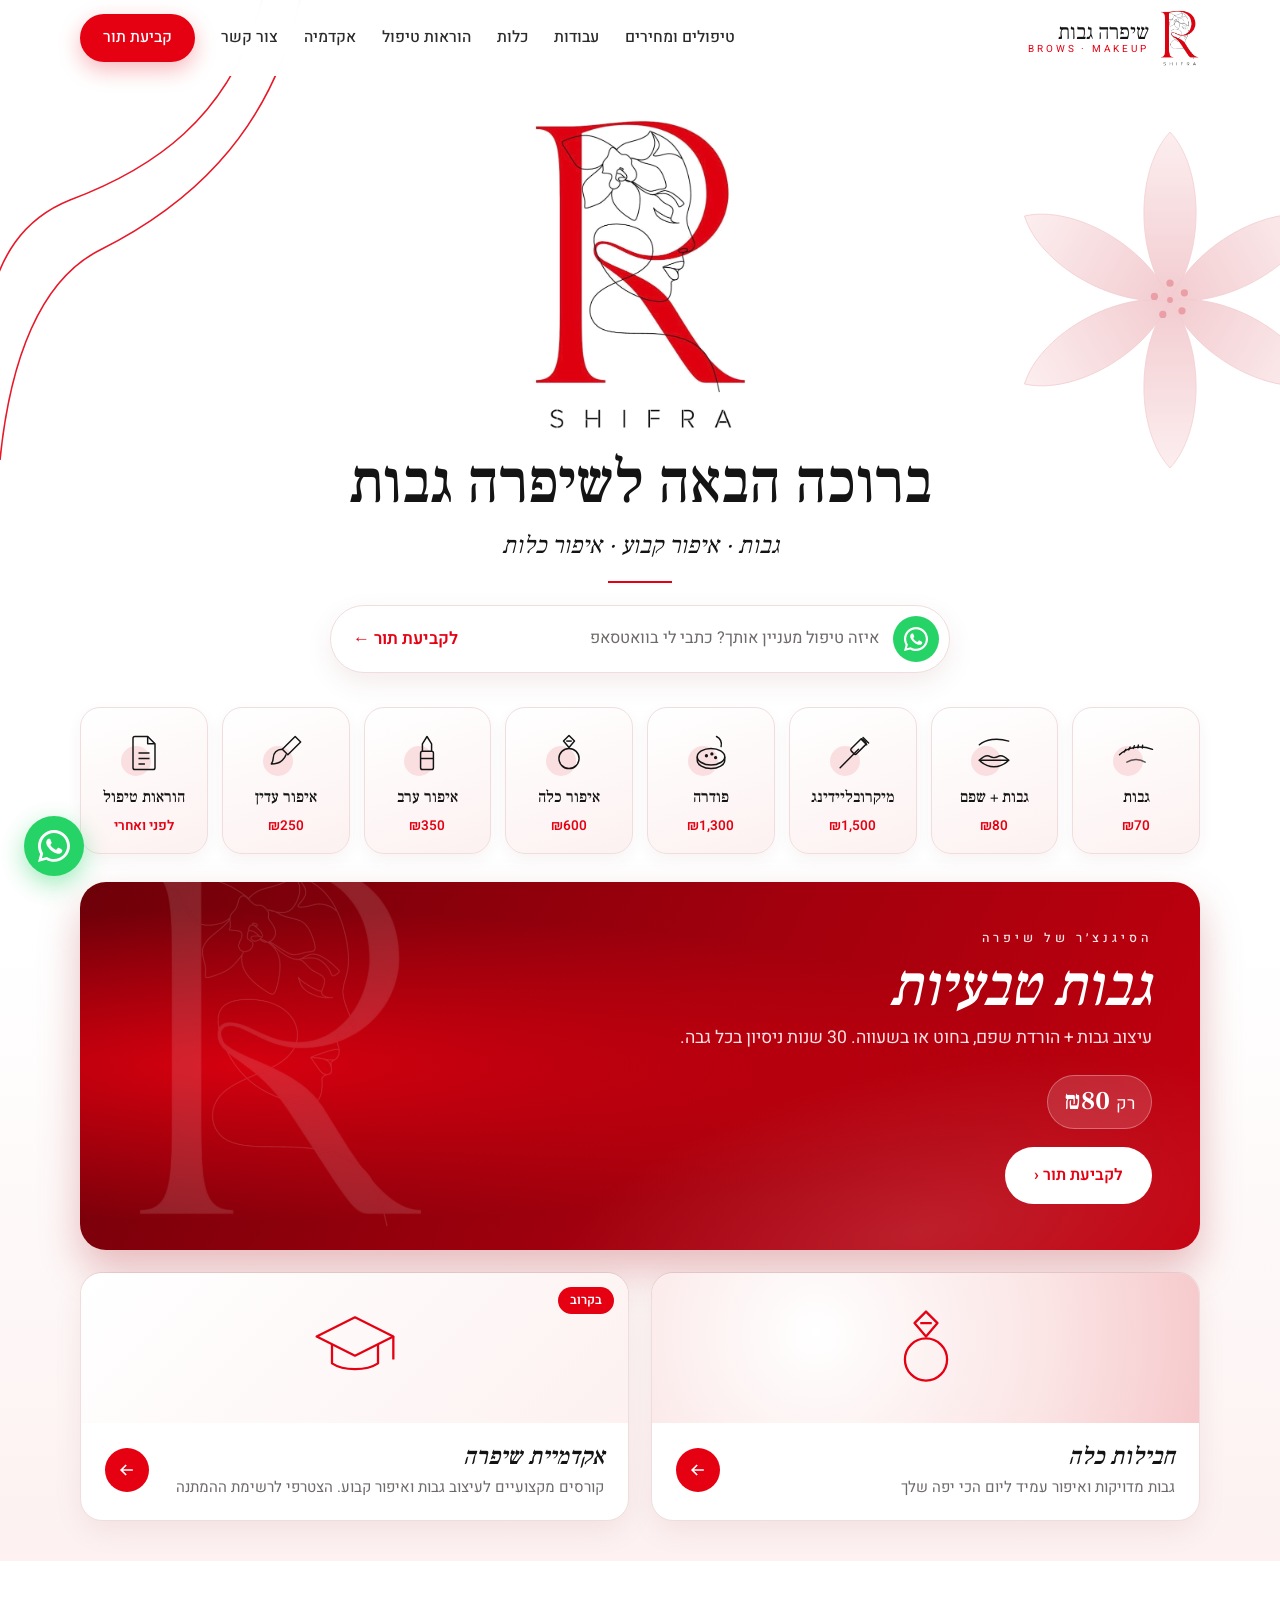
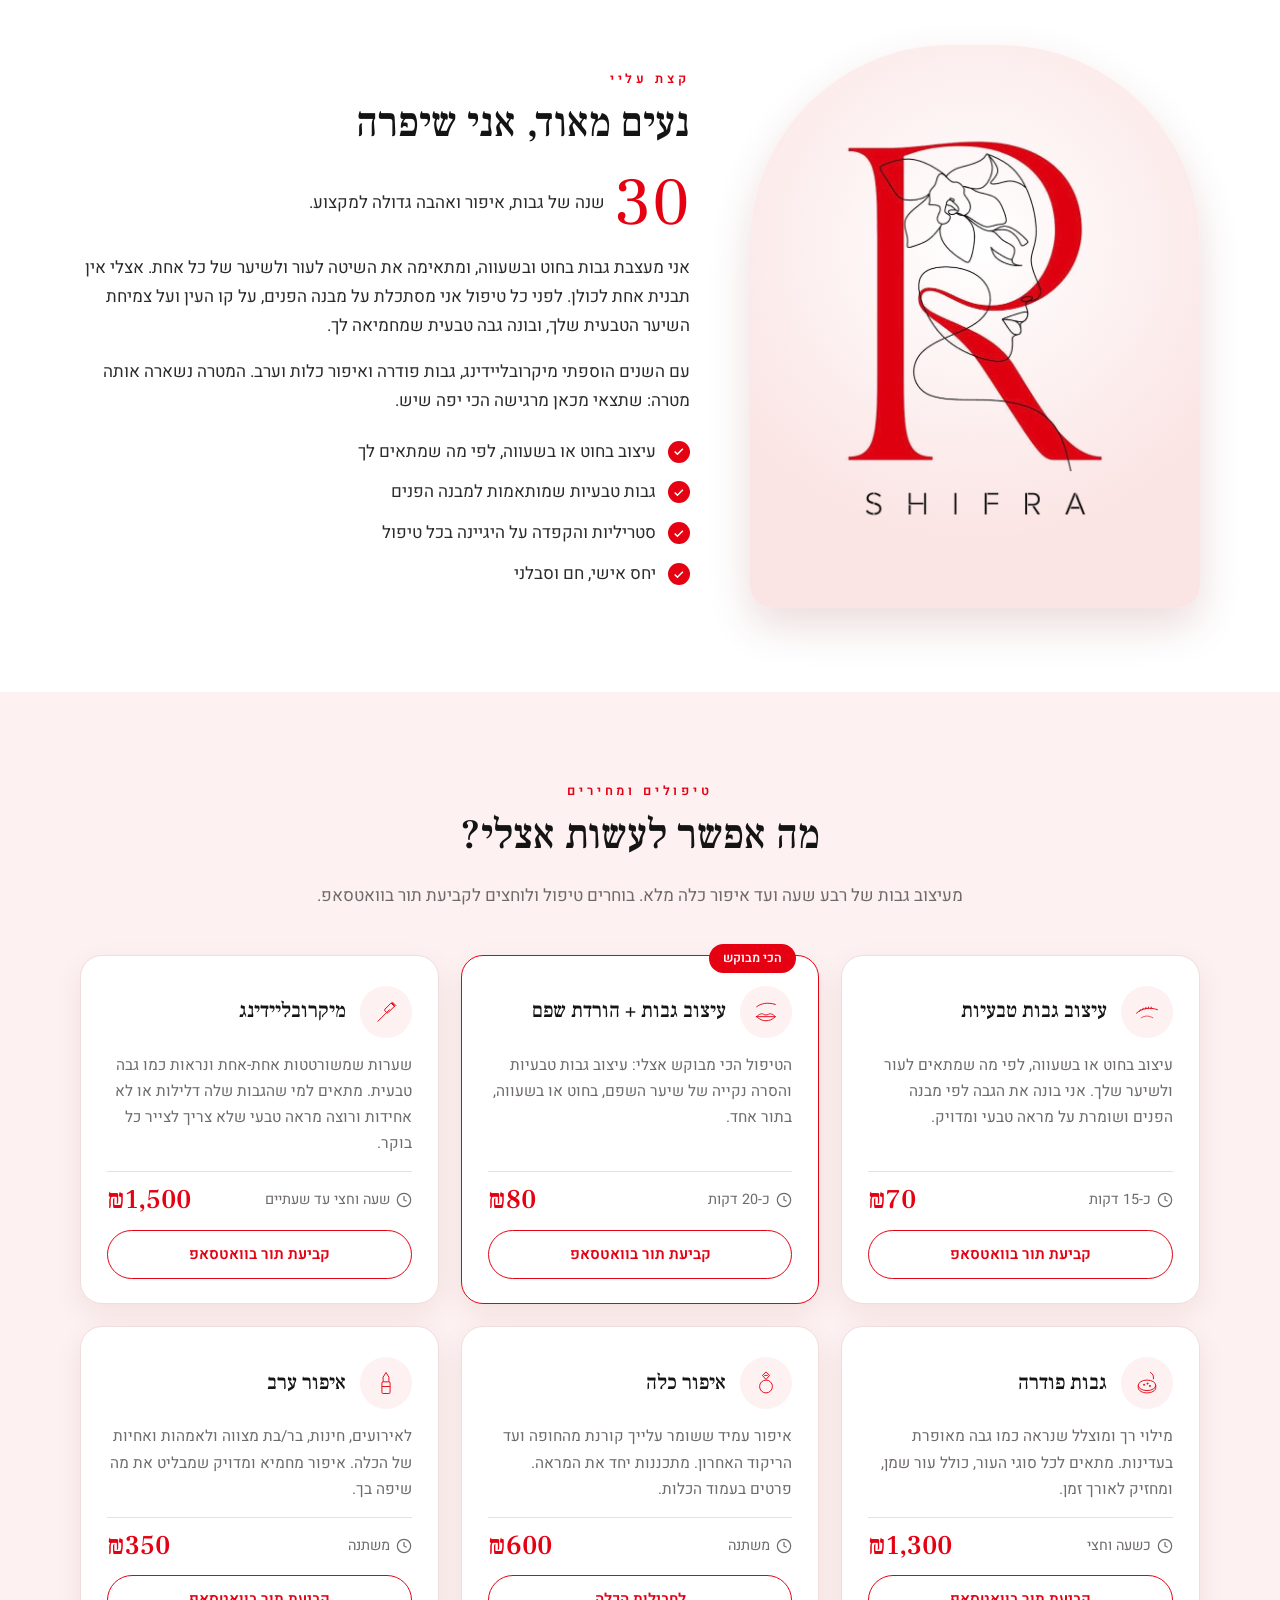
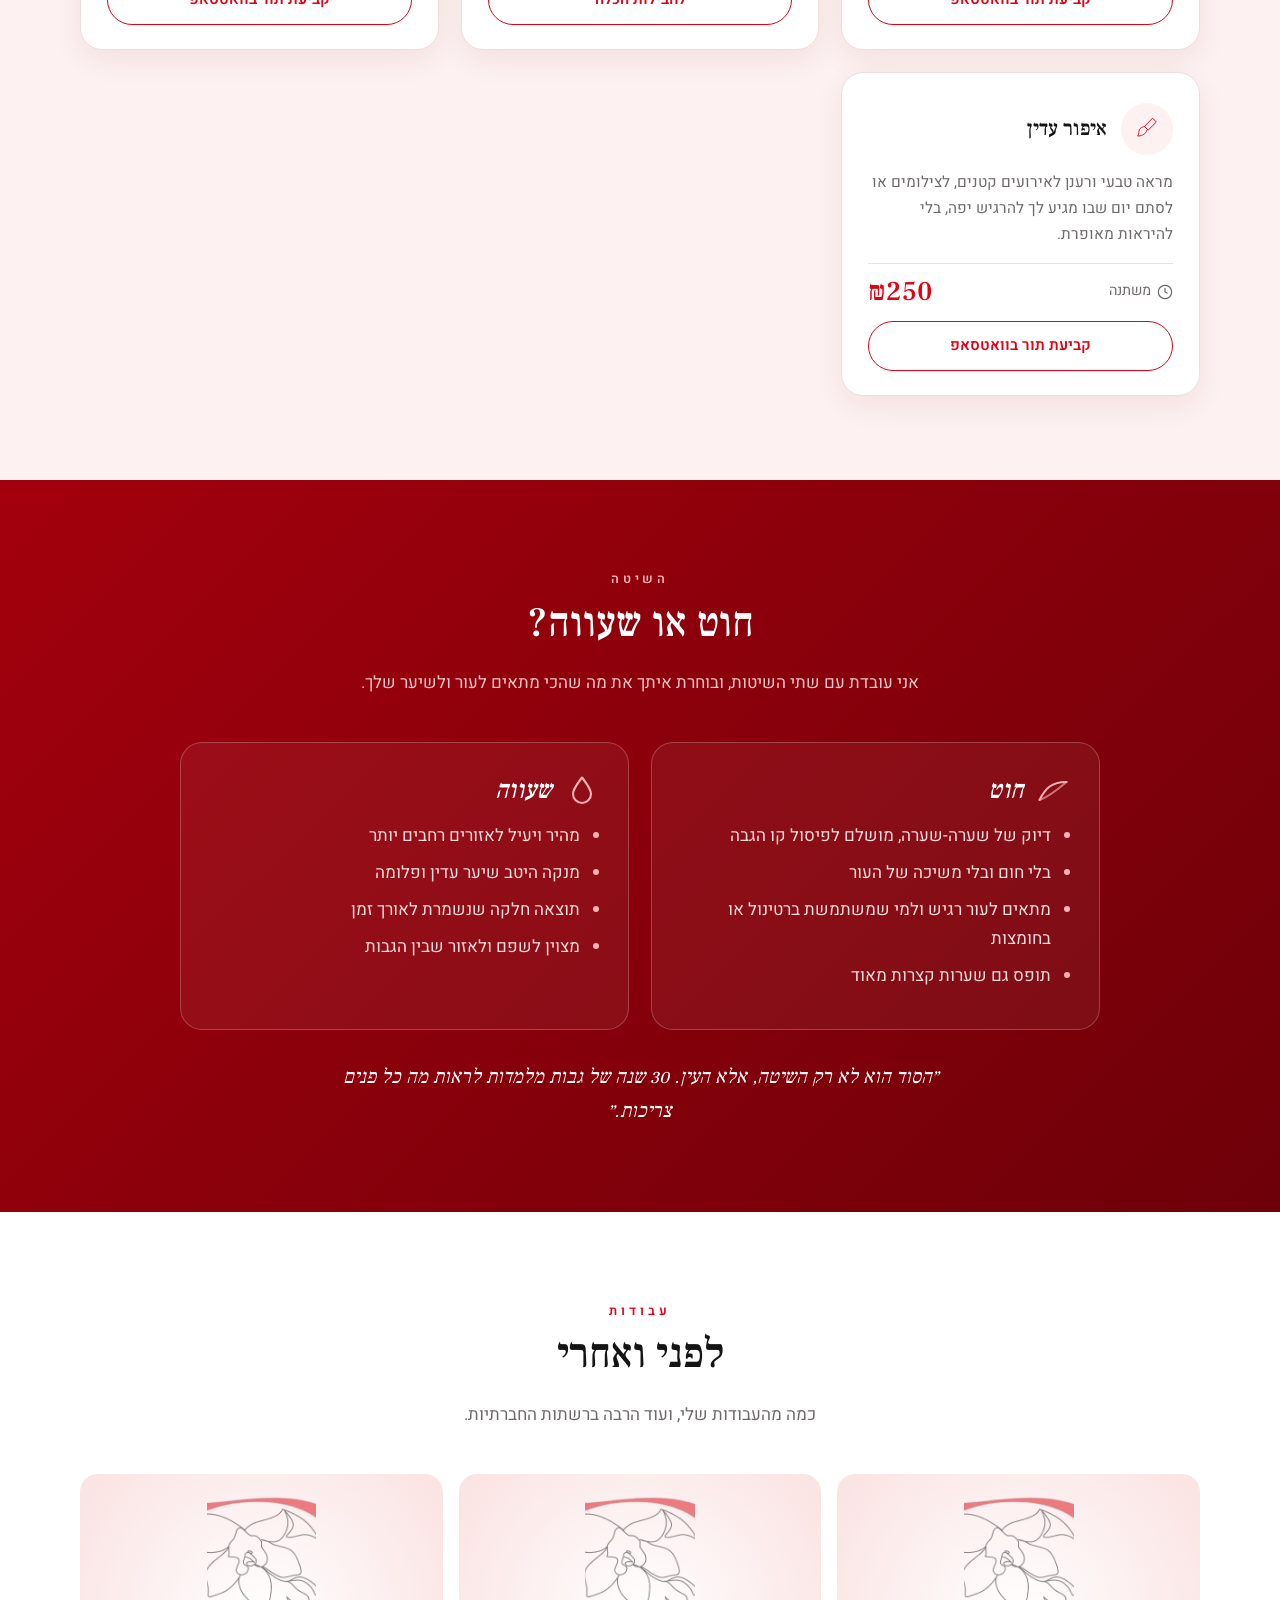
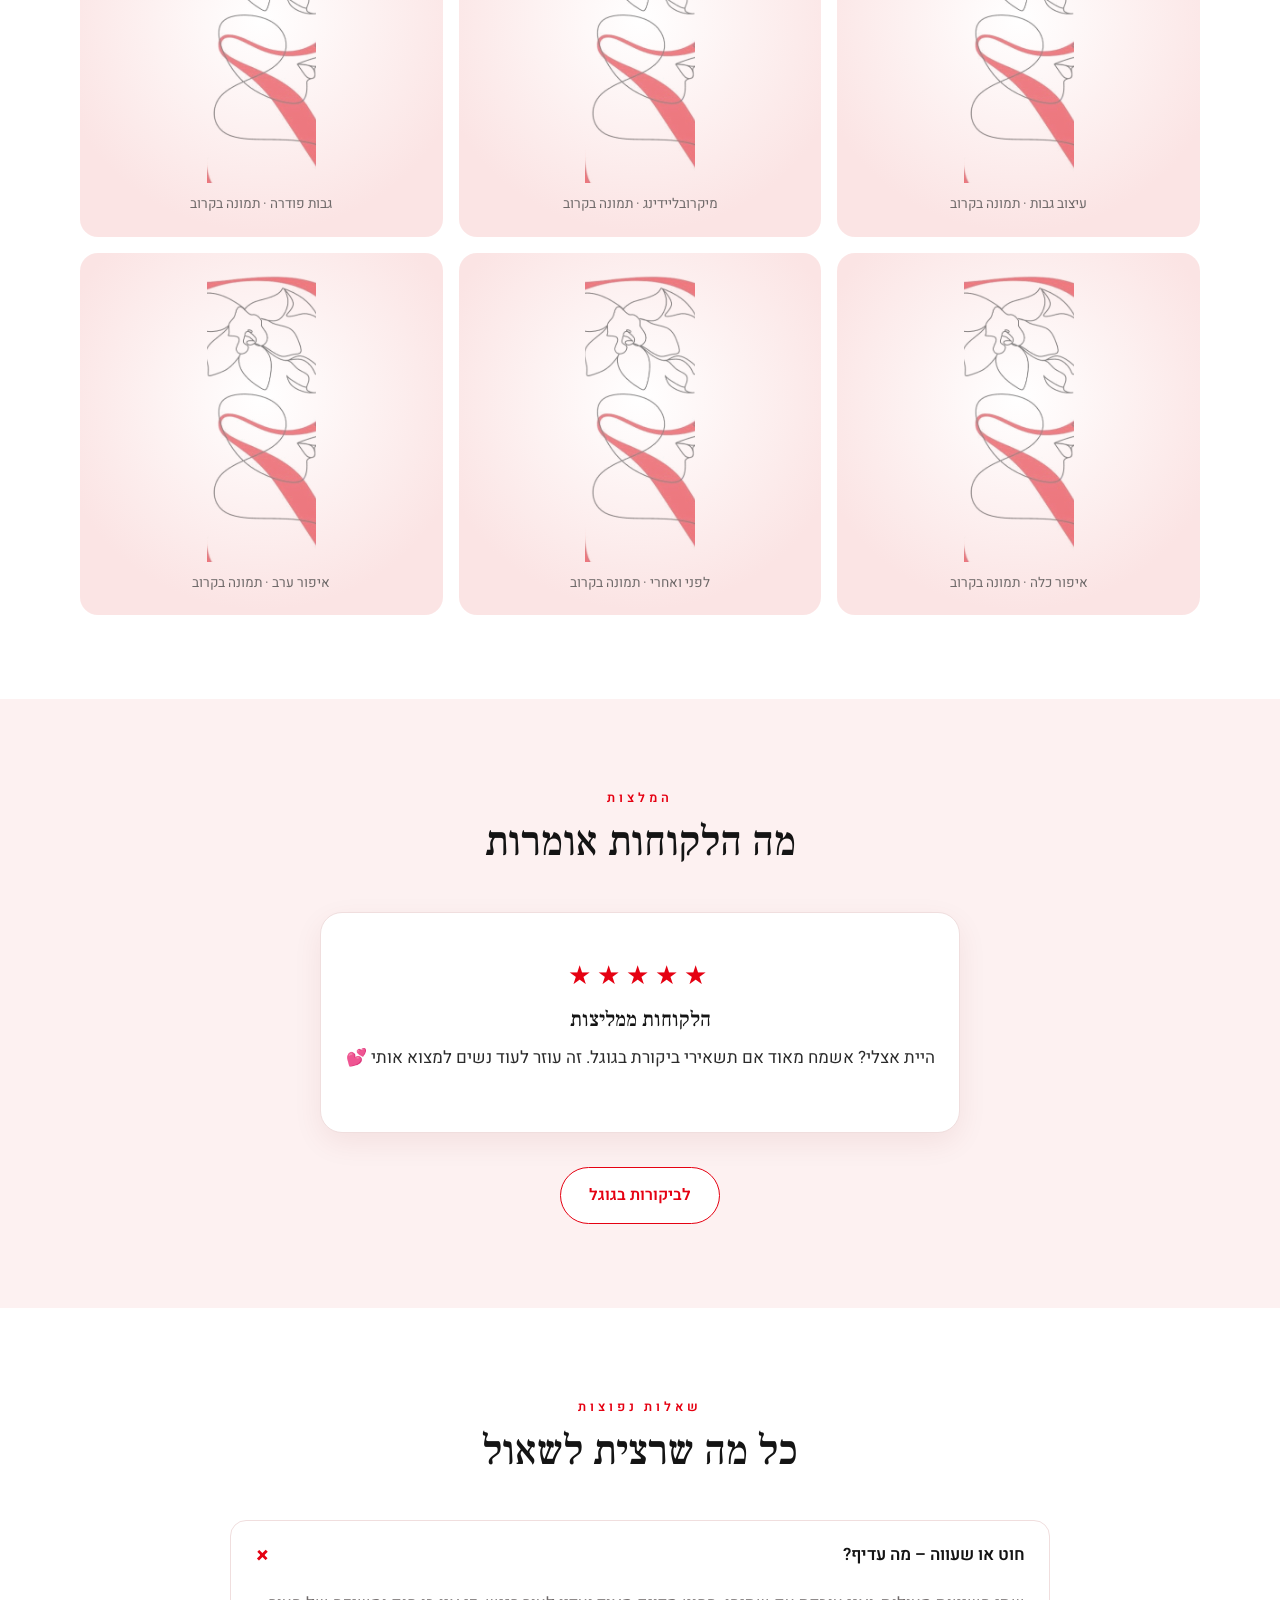
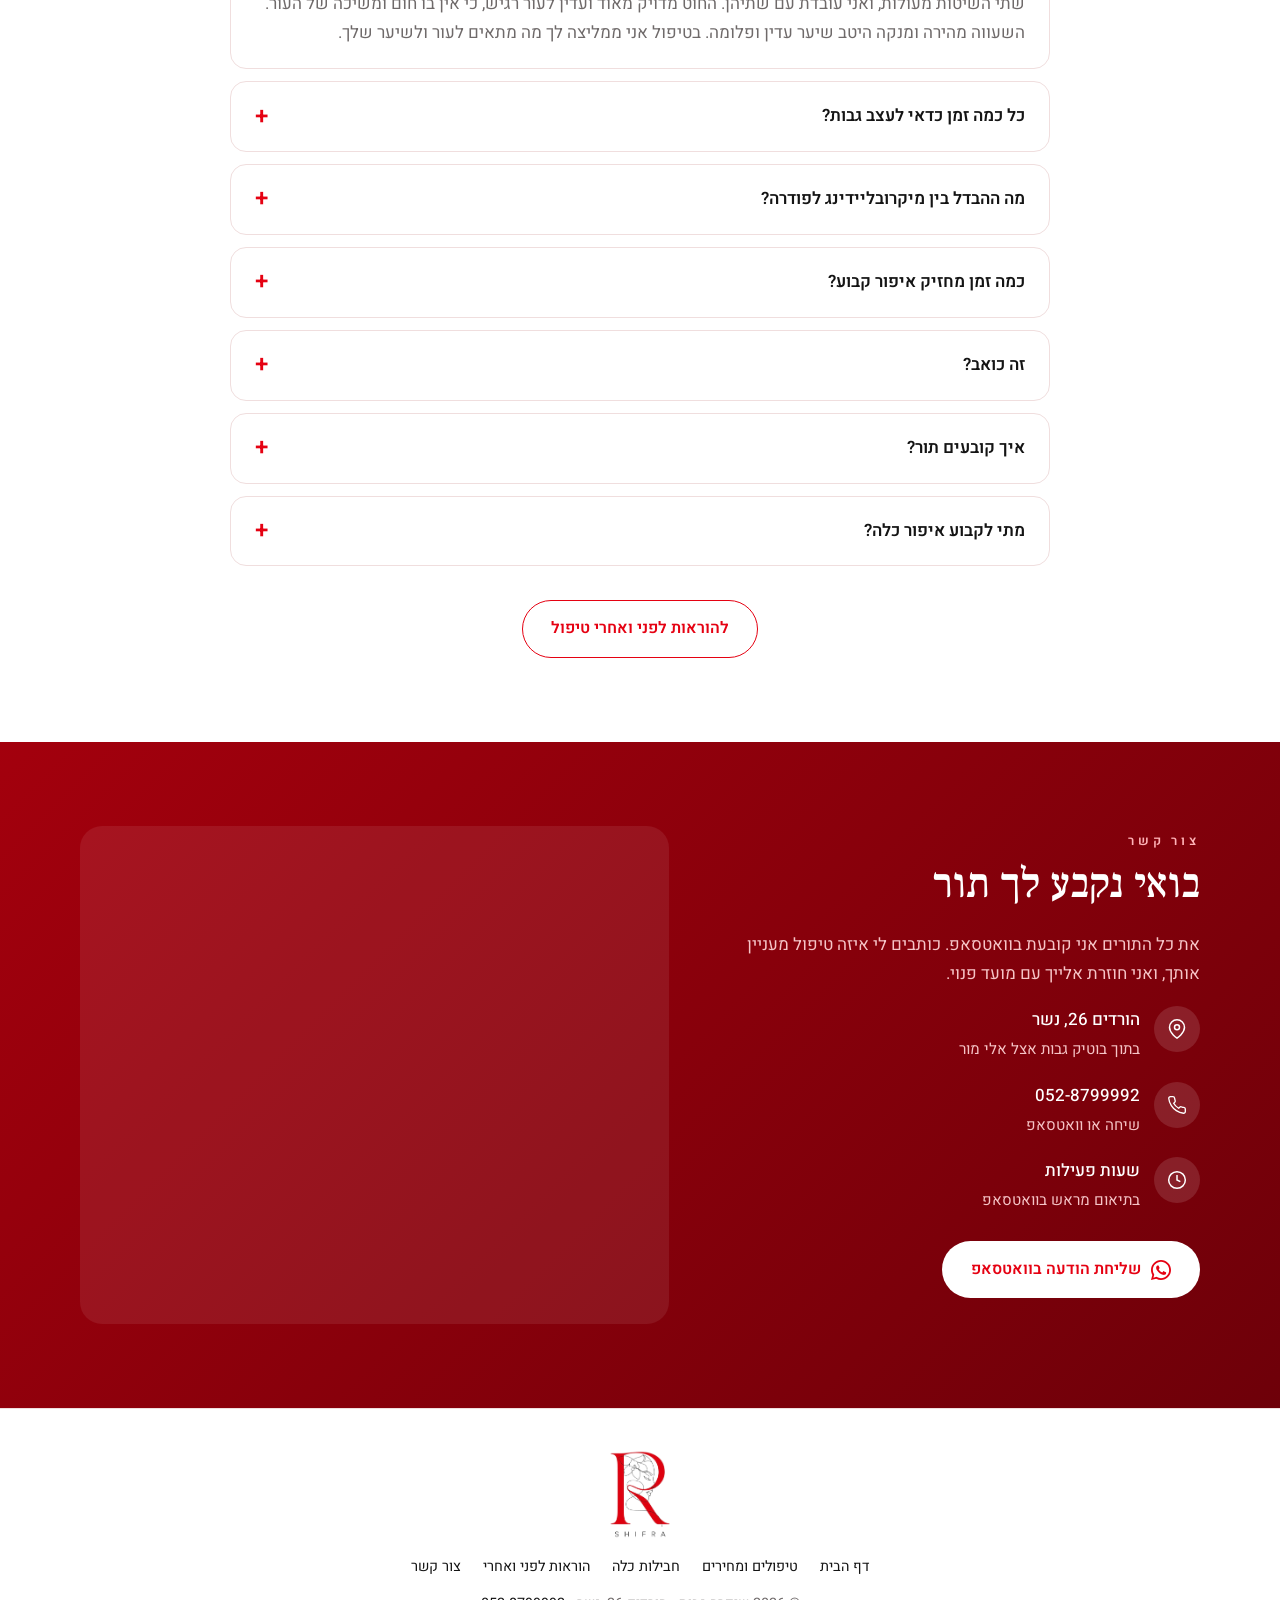
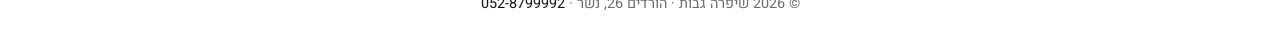
==== index.html @ bb871006 "Redesign in red/white brand style with logo, real prices and WhatsApp booking - Rename to שיפרה גבות" ====
<!doctype html>
<html lang="he" dir="rtl">
<head>
  <meta charset="utf-8">
  <meta name="viewport" content="width=device-width, initial-scale=1, viewport-fit=cover">
  <title>שיפרה גבות | עיצוב גבות, מיקרובליידינג, פודרה ואיפור כלות בנשר</title>
  <meta name="description" content="שיפרה גבות – 30 שנות ניסיון. עיצוב גבות טבעיות בחוט ובשעווה, מיקרובליידינג, גבות פודרה, איפור כלה, איפור ערב ואיפור עדין. הורדים 26, נשר. קביעת תור בוואטסאפ 052-8799992.">
  <meta name="theme-color" content="#ffffff">
  <meta property="og:type" content="website">
  <meta property="og:title" content="שיפרה גבות | עיצוב גבות ואיפור בנשר">
  <meta property="og:description" content="30 שנות ניסיון בעיצוב גבות בחוט ובשעווה, מיקרובליידינג, פודרה ואיפור כלות.">
  <meta property="og:image" content="images/og-image.jpg">
  <meta property="og:locale" content="he_IL">
  <link rel="icon" href="images/favicon.png" type="image/png">
  <link rel="apple-touch-icon" href="images/favicon.png">
  <link rel="preconnect" href="https://fonts.googleapis.com">
  <link rel="preconnect" href="https://fonts.gstatic.com" crossorigin>
  <link href="https://fonts.googleapis.com/css2?family=Frank+Ruhl+Libre:wght@400;500;700&family=Heebo:wght@300;400;500;600;700&display=swap" rel="stylesheet">
  <link rel="stylesheet" href="css/style.css">
  <script type="application/ld+json">
  {
    "@context": "https://schema.org",
    "@type": "BeautySalon",
    "name": "שיפרה גבות",
    "description": "עיצוב גבות בחוט ובשעווה, מיקרובליידינג, גבות פודרה, איפור כלה, איפור ערב ואיפור עדין",
    "telephone": "+972-52-879-9992",
    "image": "images/logo.png",
    "address": {
      "@type": "PostalAddress",
      "streetAddress": "הורדים 26",
      "addressLocality": "נשר",
      "addressCountry": "IL"
    },
    "areaServed": ["נשר", "חיפה", "קריית אתא", "טירת כרמל", "הקריות"],
    "priceRange": "₪70–₪1,500",
    "makesOffer": [
      {"@type": "Offer", "name": "עיצוב גבות טבעיות", "price": "70", "priceCurrency": "ILS"},
      {"@type": "Offer", "name": "עיצוב גבות + הורדת שפם", "price": "80", "priceCurrency": "ILS"},
      {"@type": "Offer", "name": "מיקרובליידינג", "price": "1500", "priceCurrency": "ILS"},
      {"@type": "Offer", "name": "גבות פודרה", "price": "1300", "priceCurrency": "ILS"},
      {"@type": "Offer", "name": "איפור כלה", "price": "600", "priceCurrency": "ILS"},
      {"@type": "Offer", "name": "איפור ערב", "price": "350", "priceCurrency": "ILS"},
      {"@type": "Offer", "name": "איפור עדין", "price": "250", "priceCurrency": "ILS"}
    ]
  }
  </script>
</head>
<body data-page="home">
  <div id="site-header"></div>

  <main>
    <!-- ===== HERO ===== -->
    <section class="hero" id="top">
      <svg class="deco-curve" viewBox="0 0 360 460" fill="none" stroke="currentColor" stroke-width="1.6" aria-hidden="true">
        <path d="M262 0C230 120 150 170 70 200C20 220 0 260 -10 300"/>
        <path d="M300 0C270 140 180 210 100 250C40 280 10 360 0 460"/>
      </svg>
      <svg class="deco-flower" viewBox="0 0 300 300" aria-hidden="true">
        <defs>
          <linearGradient id="pt" x1="0" y1="0" x2="0" y2="1"><stop offset="0" stop-color="#fbe1e3"/><stop offset="1" stop-color="#e9a3aa"/></linearGradient>
        </defs>
        <g transform="translate(150 150)">
          <g fill="url(#pt)" stroke="#e7a0a7" stroke-width=".6">
            <path d="M0 0C-30-40-28-110 0-140C28-110 30-40 0 0z" transform="rotate(0)"/>
            <path d="M0 0C-30-40-28-110 0-140C28-110 30-40 0 0z" transform="rotate(60)"/>
            <path d="M0 0C-30-40-28-110 0-140C28-110 30-40 0 0z" transform="rotate(120)"/>
            <path d="M0 0C-30-40-28-110 0-140C28-110 30-40 0 0z" transform="rotate(180)"/>
            <path d="M0 0C-30-40-28-110 0-140C28-110 30-40 0 0z" transform="rotate(240)"/>
            <path d="M0 0C-30-40-28-110 0-140C28-110 30-40 0 0z" transform="rotate(300)"/>
          </g>
          <g fill="#d9505c">
            <circle r="3" cx="0" cy="-14"/><circle r="3" cx="12" cy="-6"/><circle r="3" cx="10" cy="9"/><circle r="3" cx="-6" cy="12"/><circle r="3" cx="-13" cy="-3"/><circle r="2.4" cx="0" cy="0"/>
          </g>
        </g>
      </svg>

      <div class="container">
        <img class="hero__logo reveal" data-logo src="images/logo.png" alt="שיפרה גבות – לוגו">
        <h1 class="reveal">ברוכה הבאה ל<span data-name>שיפרה גבות</span></h1>
        <p class="hero__tag reveal">גבות · איפור קבוע · איפור כלות</p>
        <hr class="red-line">
        <a class="wa-bar reveal" data-wa="היי שיפרה, אשמח לקבוע תור 😊" href="#">
          <span class="wa-bar__ico" aria-hidden="true"><svg viewBox="0 0 24 24" fill="currentColor"><path d="M17.5 14.4c-.3-.1-1.7-.9-2-1-.3-.1-.5-.1-.7.1-.2.3-.8 1-.9 1.2-.2.2-.3.2-.6.1-.3-.1-1.2-.5-2.3-1.4-.9-.8-1.4-1.7-1.6-2-.2-.3 0-.5.1-.6l.4-.5c.2-.2.2-.3.3-.5.1-.2 0-.4 0-.5l-.9-2.2c-.2-.6-.5-.5-.7-.5h-.6c-.2 0-.5.1-.8.4-.3.3-1 1-1 2.5s1.1 2.9 1.2 3.1c.1.2 2.1 3.2 5.1 4.5.7.3 1.3.5 1.7.6.7.2 1.4.2 1.9.1.6-.1 1.7-.7 1.9-1.4.2-.7.2-1.2.2-1.4-.1-.1-.3-.2-.6-.3zM12 21.8c-1.8 0-3.5-.5-5-1.4l-.4-.2-3.7 1 1-3.6-.2-.4C2.7 15.6 2.2 13.8 2.2 12 2.2 6.6 6.6 2.2 12 2.2S21.8 6.6 21.8 12 17.4 21.8 12 21.8zM12 0C5.4 0 0 5.4 0 12c0 2.1.6 4.2 1.6 6L0 24l6.2-1.6c1.8 1 3.8 1.5 5.8 1.5 6.6 0 12-5.4 12-12S18.6 0 12 0z"/></svg></span>
          <span>איזה טיפול מעניין אותך? כתבי לי בוואטסאפ</span>
          <b>לקביעת תור ←</b>
        </a>

        <div class="tiles reveal" id="tiles"></div>

        <!-- Red banner -->
        <div class="banner reveal">
          <div class="banner__silk"></div>
          <img class="banner__art" src="images/logo-white.png" alt="" aria-hidden="true">
          <div class="banner__content">
            <div class="kicker">הסיגנצ׳ר של שיפרה</div>
            <h2>גבות טבעיות</h2>
            <p>עיצוב גבות + הורדת שפם, בחוט או בשעווה. <span data-years>30</span> שנות ניסיון בכל גבה.</p>
            <div class="banner__price">רק <b data-price="brows-lip">₪80</b></div><br>
            <a class="btn btn--white" data-wa="היי שיפרה, אשמח לקבוע תור לעיצוב גבות + שפם 😊" href="#">לקביעת תור ‹</a>
          </div>
        </div>

        <div class="promos" id="academy">
          <a class="promo reveal" href="kalot.html">
            <div class="promo__top promo__top--bride">
              <svg viewBox="0 0 48 48" fill="none" stroke="currentColor" stroke-width="1.2" stroke-linejoin="round"><circle cx="24" cy="30" r="11"/><path d="M18 11l6-6 6 6-6 7z"/><path d="M21 11h6"/></svg>
            </div>
            <div class="promo__body">
              <div><h3>חבילות כלה</h3><p>גבות מדויקות ואיפור עמיד ליום הכי יפה שלך</p></div>
              <span class="arrow-dot"><svg viewBox="0 0 24 24" fill="none" stroke="currentColor" stroke-width="2"><path d="M19 12H5M11 6l-6 6 6 6"/></svg></span>
            </div>
          </a>
          <a class="promo reveal" data-wa="היי שיפרה, אשמח להצטרף לרשימת ההמתנה לאקדמיה 🎓" href="#">
            <div class="promo__top promo__top--academy">
              <span class="pill">בקרוב</span>
              <svg viewBox="0 0 48 48" fill="none" stroke="currentColor" stroke-width="1.2" stroke-linejoin="round"><path d="M4 18l20-10 20 10-20 10z"/><path d="M12 22v10c6 4 18 4 24 0V22"/><path d="M44 18v12"/></svg>
            </div>
            <div class="promo__body">
              <div><h3>אקדמיית שיפרה</h3><p>קורסים מקצועיים לעיצוב גבות ואיפור קבוע. הצטרפי לרשימת ההמתנה</p></div>
              <span class="arrow-dot"><svg viewBox="0 0 24 24" fill="none" stroke="currentColor" stroke-width="2"><path d="M19 12H5M11 6l-6 6 6 6"/></svg></span>
            </div>
          </a>
        </div>
      </div>
    </section>

    <!-- ===== ABOUT ===== -->
    <section class="section" id="about">
      <div class="container about">
        <div class="about__img reveal" data-img="aboutImage">
          <img class="about__mono" data-logo src="images/logo.png" alt="">
        </div>
        <div class="reveal">
          <span class="eyebrow">קצת עליי</span>
          <h2>נעים מאוד, אני שיפרה</h2>
          <p><span class="big-num"><span data-years>30</span></span>שנה של גבות, איפור ואהבה גדולה למקצוע.</p>
          <p>אני מעצבת גבות בחוט ובשעווה, ומתאימה את השיטה לעור ולשיער של כל אחת. אצלי אין תבנית אחת לכולן. לפני כל טיפול אני מסתכלת על מבנה הפנים, על קו העין ועל צמיחת השיער הטבעית שלך, ובונה גבה טבעית שמחמיאה לך.</p>
          <p>עם השנים הוספתי מיקרובליידינג, גבות פודרה ואיפור כלות וערב. המטרה נשארה אותה מטרה: שתצאי מכאן מרגישה הכי יפה שיש.</p>
          <ul class="checks">
            <li>עיצוב בחוט או בשעווה, לפי מה שמתאים לך</li>
            <li>גבות טבעיות שמותאמות למבנה הפנים</li>
            <li>סטריליות והקפדה על היגיינה בכל טיפול</li>
            <li>יחס אישי, חם וסבלני</li>
          </ul>
        </div>
      </div>
    </section>

    <!-- ===== SERVICES ===== -->
    <section class="section section--blush" id="services">
      <div class="container">
        <div class="section-head reveal">
          <span class="eyebrow">טיפולים ומחירים</span>
          <h2>מה אפשר לעשות אצלי?</h2>
          <p>מעיצוב גבות של רבע שעה ועד איפור כלה מלא. בוחרים טיפול ולוחצים לקביעת תור בוואטסאפ.</p>
        </div>
        <div class="services" id="servicesGrid"></div>
      </div>
    </section>

    <!-- ===== METHOD ===== -->
    <section class="section section--red" id="method">
      <div class="container">
        <div class="section-head reveal">
          <span class="eyebrow">השיטה</span>
          <h2>חוט או שעווה?</h2>
          <p>אני עובדת עם שתי השיטות, ובוחרת איתך את מה שהכי מתאים לעור ולשיער שלך.</p>
        </div>
        <div class="compare">
          <div class="compare__box reveal">
            <h3><svg viewBox="0 0 24 24" fill="none" stroke="currentColor" stroke-width="1.4" stroke-linecap="round"><path d="M3 18c4-8 8-12 18-12"/><path d="M3 18c6-2 11-6 18-12" opacity=".6"/></svg>חוט</h3>
            <ul>
              <li>דיוק של שערה-שערה, מושלם לפיסול קו הגבה</li>
              <li>בלי חום ובלי משיכה של העור</li>
              <li>מתאים לעור רגיש ולמי שמשתמשת ברטינול או בחומצות</li>
              <li>תופס גם שערות קצרות מאוד</li>
            </ul>
          </div>
          <div class="compare__box reveal">
            <h3><svg viewBox="0 0 24 24" fill="none" stroke="currentColor" stroke-width="1.4" stroke-linejoin="round"><path d="M12 3c3 4 6 7.5 6 11a6 6 0 0 1-12 0c0-3.5 3-7 6-11z"/></svg>שעווה</h3>
            <ul>
              <li>מהיר ויעיל לאזורים רחבים יותר</li>
              <li>מנקה היטב שיער עדין ופלומה</li>
              <li>תוצאה חלקה שנשמרת לאורך זמן</li>
              <li>מצוין לשפם ולאזור שבין הגבות</li>
            </ul>
          </div>
        </div>
        <p class="compare-note reveal">״הסוד הוא לא רק השיטה, אלא העין. <span data-years>30</span> שנה של גבות מלמדות לראות מה כל פנים צריכות.״</p>
      </div>
    </section>

    <!-- ===== GALLERY ===== -->
    <section class="section" id="gallery">
      <div class="container">
        <div class="section-head reveal">
          <span class="eyebrow">עבודות</span>
          <h2>לפני ואחרי</h2>
          <p>כמה מהעבודות שלי, ועוד הרבה ברשתות החברתיות.</p>
        </div>
        <div class="gallery" id="galleryGrid"></div>
      </div>
    </section>

    <!-- ===== REVIEWS ===== -->
    <section class="section section--blush" id="reviews">
      <div class="container">
        <div class="section-head reveal">
          <span class="eyebrow">המלצות</span>
          <h2>מה הלקוחות אומרות</h2>
        </div>
        <div id="reviewsGrid"></div>
        <div class="center-actions">
          <a class="btn btn--outline" data-google href="#" target="_blank" rel="noopener">לביקורות בגוגל</a>
        </div>
      </div>
    </section>

    <!-- ===== FAQ ===== -->
    <section class="section" id="faq">
      <div class="container">
        <div class="section-head reveal">
          <span class="eyebrow">שאלות נפוצות</span>
          <h2>כל מה שרצית לשאול</h2>
        </div>
        <div class="faq" id="faqList"></div>
        <div class="center-actions">
          <a class="btn btn--outline" href="horaot.html">להוראות לפני ואחרי טיפול</a>
        </div>
      </div>
    </section>

    <!-- ===== CONTACT ===== -->
    <section class="section section--red" id="contact">
      <div class="container contact">
        <div class="reveal">
          <span class="eyebrow">צור קשר</span>
          <h2>בואי נקבע לך תור</h2>
          <p style="color:#f6c4c7">את כל התורים אני קובעת בוואטסאפ. כותבים לי איזה טיפול מעניין אותך, ואני חוזרת אלייך עם מועד פנוי.</p>
          <ul class="contact__list" id="contactList"></ul>
          <div class="center-actions" style="justify-content:flex-start;margin:0 0 26px">
            <a class="btn btn--white btn--wa" data-wa href="#">שליחת הודעה בוואטסאפ</a>
          </div>
          <div class="socials" id="socials"></div>
        </div>
        <div class="map reveal">
          <iframe title="מפה – הורדים 26, נשר" loading="lazy" referrerpolicy="no-referrer-when-downgrade"
            src="https://www.google.com/maps?q=%D7%94%D7%95%D7%A8%D7%93%D7%99%D7%9D+26+%D7%A0%D7%A9%D7%A8&output=embed"></iframe>
        </div>
      </div>
    </section>
  </main>

  <div class="lightbox" id="lightbox"><button aria-label="סגירה">×</button><img alt=""></div>
  <div id="site-footer"></div>

  <script src="js/content.js"></script>
  <script src="js/main.js"></script>
</body>
</html>
---- css/style.css ----
/* ===== שיפרה גבות – עיצוב (לבן · אדום · שחור) ===== */
:root {
  --red: #e50112;
  --red-deep: #a3000d;
  --red-dark: #6e0009;
  --blush: #fdf1f1;
  --blush-2: #fbe4e4;
  --petal: #f6c9cc;
  --ink: #141414;
  --text: #2b2b2b;
  --muted: #6f6a6a;
  --line: #f0dede;
  --white: #fff;
  --radius: 22px;
  --shadow: 0 10px 30px rgba(120, 0, 10, .07);
  --shadow-lg: 0 18px 44px rgba(120, 0, 10, .14);
  --serif: "Frank Ruhl Libre", "David Libre", serif;
  --sans: "Heebo", "Assistant", Arial, sans-serif;
  --latin: "Cormorant Garamond", "Frank Ruhl Libre", serif;
  --max: 1160px;
}

*, *::before, *::after { box-sizing: border-box; }
html { scroll-behavior: smooth; scroll-padding-top: 84px; }
body {
  margin: 0; font-family: var(--sans); font-size: 17px; line-height: 1.7;
  color: var(--text); background: #fff; -webkit-font-smoothing: antialiased; overflow-x: hidden;
}
img { max-width: 100%; display: block; }
a { color: inherit; }
h1, h2, h3 { font-family: var(--serif); color: var(--ink); line-height: 1.2; margin: 0 0 .5em; font-weight: 500; }
h1 { font-size: clamp(2.2rem, 6vw, 3.8rem); }
h2 { font-size: clamp(1.8rem, 4vw, 2.6rem); }
h3 { font-size: 1.3rem; }
p { margin: 0 0 1em; }
em, .italic { font-style: italic; }

.container { width: 100%; max-width: var(--max); margin: 0 auto; padding: 0 20px; }
.section { padding: 84px 0; position: relative; }
.section--blush { background: var(--blush); }
.section--red { background: linear-gradient(135deg, var(--red-deep), var(--red-dark)); color: #fbdcdc; }
.section--red h2, .section--red h3 { color: #fff; }
.eyebrow { display: inline-block; font-size: .8rem; letter-spacing: .3em; color: var(--red); font-weight: 600; margin-bottom: 8px; }
.section--red .eyebrow { color: #ffb3b8; }
.section-head { text-align: center; max-width: 680px; margin: 0 auto 44px; }
.section-head p { color: var(--muted); }
.section--red .section-head p { color: #f6c4c7; }
.red-line { width: 64px; height: 2px; background: var(--red); margin: 14px auto 22px; border: 0; }

/* ---------- Buttons ---------- */
.btn {
  display: inline-flex; align-items: center; justify-content: center; gap: 10px;
  padding: 14px 28px; border-radius: 999px; font-weight: 600; font-size: 1rem;
  text-decoration: none; border: 1.5px solid transparent; cursor: pointer; font-family: var(--sans);
  transition: transform .2s, box-shadow .2s, background .2s, color .2s;
}
.btn:hover { transform: translateY(-2px); }
.btn--red { background: var(--red); color: #fff; box-shadow: 0 8px 22px rgba(229,1,18,.28); }
.btn--red:hover { background: #c70010; }
.btn--white { background: #fff; color: var(--red); }
.btn--white:hover { box-shadow: 0 8px 22px rgba(0,0,0,.18); }
.btn--outline { border-color: var(--red); color: var(--red); background: #fff; }
.btn--outline:hover { background: var(--red); color: #fff; }
.btn--ghost-light { border-color: rgba(255,255,255,.7); color: #fff; }
.btn--ghost-light:hover { background: #fff; color: var(--red); }
.btn svg { width: 20px; height: 20px; flex-shrink: 0; }

/* ---------- Header ---------- */
.header { position: fixed; inset: 0 0 auto 0; z-index: 50; background: rgba(255,255,255,.94); backdrop-filter: blur(10px); transition: box-shadow .3s; }
.header.scrolled, .header--solid { box-shadow: 0 2px 20px rgba(120,0,10,.08); }
.header__inner { display: flex; align-items: center; justify-content: space-between; height: 76px; gap: 16px; }
.logo { display: flex; align-items: center; gap: 10px; text-decoration: none; }
.logo img { height: 58px; width: auto; }
.logo__name { font-family: var(--serif); font-size: 1.35rem; color: var(--ink); line-height: 1.1; }
.logo__name small { display: block; font-family: var(--sans); font-size: .62rem; letter-spacing: .3em; color: var(--red); }
.nav { display: flex; align-items: center; gap: 26px; }
.nav a { text-decoration: none; font-weight: 500; font-size: .98rem; position: relative; }
.nav a:not(.btn)::after { content: ""; position: absolute; right: 0; bottom: -4px; width: 0; height: 1.5px; background: var(--red); transition: width .25s; }
.nav a:not(.btn):hover::after, .nav a.active::after { width: 100%; }
.nav a.active { color: var(--red); }
.nav .btn { padding: 10px 22px; }
.header__icons { display: none; align-items: center; gap: 4px; }
.icon-btn { background: none; border: 0; padding: 8px; cursor: pointer; color: var(--ink); display: grid; place-items: center; text-decoration: none; }
.icon-btn svg { width: 27px; height: 27px; }

/* ---------- Decorative ---------- */
.deco-curve { position: absolute; top: 0; left: 0; width: min(38vw, 360px); height: auto; color: var(--red); pointer-events: none; opacity: .9; }
.deco-flower { position: absolute; top: 120px; right: -70px; width: min(42vw, 360px); pointer-events: none; opacity: .55; }

/* ---------- Hero ---------- */
.hero { position: relative; overflow: hidden; padding: 110px 0 40px; text-align: center; background: linear-gradient(180deg, #fff 0%, #fff 60%, var(--blush) 100%); }
.hero__logo { width: clamp(150px, 26vw, 230px); margin: 0 auto 10px; position: relative; }
.hero h1 { margin-bottom: 6px; position: relative; }
.hero__tag { font-family: var(--serif); font-style: italic; font-size: clamp(1.15rem, 2.6vw, 1.5rem); color: var(--ink); margin: 0; position: relative; }
.wa-bar {
  position: relative; display: flex; align-items: center; gap: 14px; max-width: 620px; margin: 6px auto 0;
  background: #fff; border: 1px solid var(--line); border-radius: 999px; padding: 10px 10px 10px 22px;
  box-shadow: 0 10px 28px rgba(120,0,10,.08); text-decoration: none; color: var(--muted); text-align: right;
  transition: box-shadow .2s, transform .2s;
}
.wa-bar:hover { box-shadow: var(--shadow-lg); transform: translateY(-1px); }
.wa-bar .wa-bar__ico { width: 46px; height: 46px; border-radius: 50%; background: #25d366; color: #fff; display: grid; place-items: center; flex-shrink: 0; }
.wa-bar .wa-bar__ico svg { width: 24px; height: 24px; }
.wa-bar > span:not(.wa-bar__ico) { flex: 1; font-size: 1.02rem; }
.wa-bar b { color: var(--red); font-weight: 600; white-space: nowrap; }

/* ---------- Tiles ---------- */
.tiles { display: grid; grid-template-columns: repeat(8, 1fr); gap: 14px; margin-top: 34px; position: relative; }
.tile {
  background: linear-gradient(160deg, #fff, var(--blush)); border: 1px solid var(--line); border-radius: 20px;
  padding: 18px 8px 14px; text-decoration: none; display: flex; flex-direction: column; align-items: center; gap: 8px;
  transition: transform .2s, box-shadow .2s; box-shadow: 0 6px 16px rgba(120,0,10,.05);
}
.tile:hover { transform: translateY(-3px); box-shadow: var(--shadow); }
.tile__ico { width: 54px; height: 54px; position: relative; display: grid; place-items: center; color: var(--ink); }
.tile__ico::before { content: ""; position: absolute; width: 30px; height: 30px; border-radius: 50%; background: var(--petal); opacity: .55; bottom: 4px; left: 4px; }
.tile__ico svg { width: 44px; height: 44px; position: relative; }
.tile b { font-family: var(--serif); font-weight: 500; font-size: 1rem; color: var(--ink); line-height: 1.2; text-align: center; }
.tile small { color: var(--red); font-weight: 600; font-size: .85rem; }

/* ---------- Red banner ---------- */
.banner {
  position: relative; overflow: hidden; border-radius: 26px; margin-top: 28px; text-align: right;
  background: radial-gradient(ellipse at 15% 50%, #d5000f 0%, transparent 60%), linear-gradient(120deg, var(--red-dark), var(--red-deep) 55%, #c4000f);
  color: #fff; padding: 46px 48px; min-height: 280px; display: flex; align-items: center;
  box-shadow: 0 20px 40px rgba(163,0,13,.25);
}
.banner__content { position: relative; z-index: 2; max-width: 560px; }
.banner .kicker { letter-spacing: .32em; font-size: .78rem; font-weight: 500; opacity: .9; }
.banner h2 { color: #fff; font-style: italic; font-size: clamp(2.2rem, 5.5vw, 3.6rem); margin: 8px 0 6px; line-height: 1.05; }
.banner p { color: #ffe1e3; font-size: 1.1rem; margin-bottom: 22px; }
.banner__art { position: absolute; left: 4%; top: 50%; transform: translateY(-50%); height: 120%; width: auto; opacity: .13; z-index: 1; }
.banner__silk { position: absolute; inset: auto -10% -40% auto; width: 70%; height: 90%; background: radial-gradient(ellipse, rgba(255,255,255,.12), transparent 70%); transform: rotate(-12deg); }
.banner__price { display: inline-flex; align-items: baseline; gap: 6px; background: rgba(255,255,255,.14); border: 1px solid rgba(255,255,255,.3); padding: 4px 16px; border-radius: 999px; margin-bottom: 18px; }
.banner__price b { font-family: var(--serif); font-size: 1.6rem; }

/* ---------- Promo cards ---------- */
.promos { display: grid; grid-template-columns: 1fr 1fr; gap: 22px; margin-top: 22px; }
.promo {
  background: #fff; border-radius: 22px; overflow: hidden; box-shadow: var(--shadow); text-decoration: none;
  display: flex; flex-direction: column; border: 1px solid var(--line); transition: transform .2s, box-shadow .2s; text-align: right;
}
.promo:hover { transform: translateY(-3px); box-shadow: var(--shadow-lg); }
.promo__top { height: 150px; position: relative; overflow: hidden; display: grid; place-items: center; }
.promo__top--bride { background: radial-gradient(circle at 30% 40%, #fff 0%, var(--blush-2) 60%, var(--petal) 100%); }
.promo__top--academy { background: linear-gradient(135deg, #fff, var(--blush)); }
.promo__top svg { width: 92px; height: 92px; color: var(--red); }
.promo__top .pill { position: absolute; top: 14px; right: 14px; background: var(--red); color: #fff; font-size: .78rem; font-weight: 600; padding: 3px 12px; border-radius: 999px; }
.promo__body { padding: 20px 24px 22px; display: flex; align-items: center; gap: 14px; }
.promo__body div { flex: 1; }
.promo h3 { font-style: italic; font-size: 1.5rem; margin-bottom: 4px; }
.promo p { margin: 0; color: var(--muted); font-size: .94rem; line-height: 1.5; }
.arrow-dot { width: 44px; height: 44px; border-radius: 50%; background: var(--red); color: #fff; display: grid; place-items: center; flex-shrink: 0; }
.arrow-dot svg { width: 20px; height: 20px; }

/* ---------- About ---------- */
.about { display: grid; grid-template-columns: .85fr 1.15fr; gap: 60px; align-items: center; }
.about__img { border-radius: 200px 200px var(--radius) var(--radius); overflow: hidden; aspect-ratio: 4/5; box-shadow: var(--shadow-lg); background: radial-gradient(circle at 50% 35%, #fff, var(--blush-2) 70%); display: grid; place-items: center; }
.about__img > img { width: 100%; height: 100%; object-fit: cover; }
.about__img .about__mono { width: 62%; height: auto; object-fit: contain; }
.checks { list-style: none; padding: 0; margin: 22px 0 0; display: grid; gap: 12px; }
.checks li { display: flex; gap: 12px; align-items: flex-start; }
.checks li::before {
  content: ""; flex-shrink: 0; width: 22px; height: 22px; margin-top: 3px; border-radius: 50%;
  background: var(--red) url("data:image/svg+xml,%3Csvg xmlns='http://www.w3.org/2000/svg' viewBox='0 0 24 24' fill='none' stroke='white' stroke-width='3'%3E%3Cpath d='M5 12l5 5L20 7'/%3E%3C/svg%3E") center/13px no-repeat;
}
.big-num { font-family: var(--serif); font-size: 4.2rem; color: var(--red); line-height: 1; display: inline-block; margin-left: 10px; vertical-align: middle; }

/* ---------- Services / price list ---------- */
.services { display: grid; grid-template-columns: repeat(3, 1fr); gap: 22px; }
.card {
  background: #fff; border-radius: var(--radius); padding: 30px 26px 24px; box-shadow: var(--shadow); border: 1px solid var(--line);
  display: flex; flex-direction: column; transition: transform .25s, box-shadow .25s; position: relative;
}
.card:hover { transform: translateY(-4px); box-shadow: var(--shadow-lg); }
.card--featured { border: 1.5px solid var(--red); }
.card__tag { position: absolute; top: -12px; right: 22px; background: var(--red); color: #fff; font-size: .78rem; padding: 4px 14px; border-radius: 999px; font-weight: 600; }
.card__head { display: flex; align-items: center; gap: 14px; margin-bottom: 14px; }
.card__icon { width: 52px; height: 52px; border-radius: 50%; background: var(--blush); display: grid; place-items: center; color: var(--red); flex-shrink: 0; }
.card__icon svg { width: 28px; height: 28px; }
.card h3 { margin: 0; }
.card p { color: var(--muted); font-size: .96rem; flex: 1; }
.card__meta { display: flex; justify-content: space-between; align-items: center; border-top: 1px solid var(--line); padding-top: 14px; gap: 10px; }
.card__meta .price { font-family: var(--serif); font-size: 1.7rem; color: var(--red); font-weight: 500; line-height: 1; }
.card__meta .price.ask { font-family: var(--sans); font-size: .95rem; color: var(--ink); font-weight: 600; }
.card__meta .time { color: var(--muted); display: flex; align-items: center; gap: 6px; font-size: .9rem; }
.card__meta .time svg { width: 16px; height: 16px; }
.card__book { margin-top: 16px; }
.card__book .btn { width: 100%; padding: 11px 20px; font-size: .95rem; }

/* ---------- Method compare ---------- */
.compare { display: grid; grid-template-columns: 1fr 1fr; gap: 22px; max-width: 920px; margin: 0 auto; }
.compare__box { border: 1px solid rgba(255,255,255,.22); border-radius: var(--radius); padding: 30px 28px; background: rgba(255,255,255,.05); }
.compare__box h3 { display: flex; align-items: center; gap: 12px; font-style: italic; font-size: 1.6rem; }
.compare__box h3 svg { width: 36px; height: 36px; color: #ffb3b8; }
.compare__box ul { margin: 0; padding-right: 20px; color: #fbdcdc; }
.compare__box li { margin-bottom: 8px; }
.compare__box li::marker { color: #ffb3b8; }
.compare-note { text-align: center; margin: 30px auto 0; max-width: 640px; color: #fff; font-family: var(--serif); font-style: italic; font-size: 1.25rem; }

/* ---------- Gallery ---------- */
.gallery { display: grid; grid-template-columns: repeat(3, 1fr); gap: 16px; }
.gallery figure { margin: 0; border-radius: 18px; overflow: hidden; aspect-ratio: 1; position: relative; background: var(--blush); }
.gallery img { width: 100%; height: 100%; object-fit: cover; transition: transform .5s; cursor: zoom-in; }
.gallery figure:hover img { transform: scale(1.05); }
.gallery figcaption { position: absolute; inset: auto 0 0 0; padding: 30px 14px 12px; color: #fff; font-size: .9rem; background: linear-gradient(transparent, rgba(0,0,0,.55)); }
.ph { width: 100%; height: 100%; display: flex; flex-direction: column; align-items: center; justify-content: center; gap: 10px; padding: 20px; text-align: center; background: radial-gradient(circle at 50% 40%, #fff, var(--blush-2) 75%); color: var(--red); }
.ph img { width: 34%; opacity: .5; }
.ph small { font-size: .85rem; color: var(--muted); }
.lightbox { position: fixed; inset: 0; background: rgba(15,0,2,.92); display: none; place-items: center; z-index: 100; padding: 20px; }
.lightbox.open { display: grid; }
.lightbox img { max-height: 88vh; border-radius: 10px; }
.lightbox button { position: absolute; top: 18px; left: 18px; background: none; border: 0; color: #fff; font-size: 2.2rem; cursor: pointer; }

/* ---------- Reviews ---------- */
.reviews { display: grid; grid-template-columns: repeat(3, 1fr); gap: 22px; }
.review { background: #fff; border-radius: var(--radius); padding: 28px 26px; box-shadow: var(--shadow); border: 1px solid var(--line); margin: 0; }
.review .stars, .reviews-empty .stars { color: var(--red); letter-spacing: 3px; margin-bottom: 10px; }
.review cite { font-style: normal; font-weight: 600; color: var(--ink); }
.review cite small { font-weight: 400; color: var(--muted); }
.reviews-empty { text-align: center; background: #fff; border-radius: var(--radius); padding: 42px 24px; box-shadow: var(--shadow); border: 1px solid var(--line); max-width: 640px; margin: 0 auto; }
.reviews-empty .stars { font-size: 1.6rem; letter-spacing: 6px; }
.center-actions { text-align: center; margin-top: 34px; display: flex; gap: 12px; justify-content: center; flex-wrap: wrap; }

/* ---------- FAQ ---------- */
.faq { max-width: 820px; margin: 0 auto; }
.faq details { background: #fff; border-radius: 16px; margin-bottom: 12px; border: 1px solid var(--line); }
.faq summary { list-style: none; cursor: pointer; padding: 20px 24px; font-weight: 600; color: var(--ink); display: flex; justify-content: space-between; align-items: center; gap: 16px; }
.faq summary::-webkit-details-marker { display: none; }
.faq summary::after { content: "+"; font-size: 1.5rem; color: var(--red); transition: transform .25s; line-height: 1; }
.faq details[open] summary::after { transform: rotate(45deg); }
.faq details p { padding: 0 24px 20px; margin: 0; color: var(--muted); }

/* ---------- Contact ---------- */
.contact { display: grid; grid-template-columns: 1fr 1.2fr; gap: 40px; align-items: stretch; }
.contact__list { list-style: none; padding: 0; margin: 0 0 26px; display: grid; gap: 18px; }
.contact__list li { display: flex; gap: 14px; align-items: flex-start; }
.contact__list .ico { width: 46px; height: 46px; border-radius: 50%; background: rgba(255,255,255,.12); display: grid; place-items: center; flex-shrink: 0; color: #fff; }
.contact__list .ico svg { width: 20px; height: 20px; }
.contact__list b { display: block; color: #fff; font-weight: 500; }
.contact__list span { color: #f6c4c7; font-size: .95rem; }
.contact__list a { text-decoration: none; }
.map { border-radius: var(--radius); overflow: hidden; min-height: 360px; background: rgba(255,255,255,.08); }
.map iframe { width: 100%; height: 100%; min-height: 360px; border: 0; }
.socials { display: flex; gap: 12px; flex-wrap: wrap; }
.socials a { width: 46px; height: 46px; border-radius: 50%; border: 1px solid rgba(255,255,255,.4); display: grid; place-items: center; color: #fff; transition: background .2s, color .2s; }
.socials a:hover { background: #fff; color: var(--red); }
.socials svg { width: 20px; height: 20px; }

/* ---------- Footer ---------- */
.footer { background: #fff; color: var(--muted); padding: 40px 0 36px; font-size: .9rem; text-align: center; border-top: 1px solid var(--line); }
.footer img { height: 90px; width: auto; margin: 0 auto 16px; }
.footer a { text-decoration: none; color: var(--ink); }
.footer a:hover { color: var(--red); }
.footer__links { display: flex; justify-content: center; gap: 22px; flex-wrap: wrap; margin-bottom: 12px; }

/* ---------- Floating WhatsApp (desktop) ---------- */
.wa-float { position: fixed; bottom: 24px; left: 24px; z-index: 60; width: 60px; height: 60px; border-radius: 50%; background: #25d366; color: #fff; display: grid; place-items: center; box-shadow: 0 8px 24px rgba(37,211,102,.45); animation: pulse 2.6s infinite; }
.wa-float svg { width: 32px; height: 32px; }
@keyframes pulse { 0%,100% { box-shadow: 0 8px 24px rgba(37,211,102,.45), 0 0 0 0 rgba(37,211,102,.4); } 50% { box-shadow: 0 8px 24px rgba(37,211,102,.45), 0 0 0 14px rgba(37,211,102,0); } }

/* ---------- Bottom tab bar (mobile) ---------- */
.tabbar { display: none; }
@media (max-width: 820px) {
  .tabbar {
    display: grid; grid-template-columns: repeat(5, 1fr); position: fixed; inset: auto 0 0 0; z-index: 60;
    background: rgba(255,255,255,.97); backdrop-filter: blur(10px); border-top: 1px solid var(--line);
    padding: 8px 6px calc(8px + env(safe-area-inset-bottom)); box-shadow: 0 -6px 20px rgba(120,0,10,.06);
  }
  .tabbar a { display: flex; flex-direction: column; align-items: center; gap: 2px; text-decoration: none; color: #3a3a3a; font-size: .74rem; font-weight: 500; }
  .tabbar a svg { width: 25px; height: 25px; }
  .tabbar a.active { color: var(--red); }
  .tabbar .tabbar__wa { margin-top: -26px; }
  .tabbar .tabbar__wa span { width: 56px; height: 56px; border-radius: 50%; background: #25d366; color: #fff; display: grid; place-items: center; box-shadow: 0 6px 16px rgba(37,211,102,.45); border: 4px solid #fff; }
  .tabbar .tabbar__wa svg { width: 28px; height: 28px; }
  .wa-float { display: none; }
  body { padding-bottom: 76px; }
}

/* ---------- Inner pages ---------- */
.page-hero { padding: 140px 0 60px; text-align: center; position: relative; overflow: hidden; background: linear-gradient(180deg, #fff, var(--blush)); }
.page-hero h1 { position: relative; }
.page-hero h1 em { color: var(--red); }
.page-hero p { color: var(--muted); max-width: 640px; margin: 0 auto; font-size: 1.1rem; position: relative; }
.packages { display: grid; grid-template-columns: repeat(3, 1fr); gap: 22px; align-items: stretch; }
.package { background: #fff; border-radius: var(--radius); padding: 36px 28px; box-shadow: var(--shadow); border: 1px solid var(--line); display: flex; flex-direction: column; text-align: center; }
.package--hl { background: linear-gradient(150deg, var(--red-deep), var(--red-dark)); color: #fbdcdc; transform: scale(1.03); border: 0; box-shadow: 0 20px 40px rgba(163,0,13,.25); }
.package--hl h3 { color: #fff; }
.package h3 { font-style: italic; font-size: 1.7rem; }
.package .price { font-family: var(--serif); font-size: 1.3rem; color: var(--red); margin-bottom: 18px; }
.package--hl .price { color: #ffc2c6; }
.package ul { list-style: none; padding: 0; margin: 0 0 26px; text-align: right; flex: 1; display: grid; gap: 10px; align-content: start; }
.package li { padding-right: 26px; position: relative; }
.package li::before { content: "✦"; position: absolute; right: 0; color: var(--red); }
.package--hl li::before { color: #ffb3b8; }
.timeline { max-width: 760px; margin: 0 auto; position: relative; padding-right: 34px; }
.timeline::before { content: ""; position: absolute; right: 9px; top: 6px; bottom: 6px; width: 2px; background: var(--petal); }
.tl-item { position: relative; margin-bottom: 30px; }
.tl-item::before { content: ""; position: absolute; right: -32px; top: 6px; width: 16px; height: 16px; border-radius: 50%; background: var(--red); border: 3px solid var(--blush); box-shadow: 0 0 0 2px var(--red); }
.tl-item h3 { margin-bottom: 4px; font-size: 1.2rem; }
.tl-item p { color: var(--muted); margin: 0; }

.tabs { display: flex; gap: 10px; justify-content: center; flex-wrap: wrap; margin-bottom: 34px; }
.tab { padding: 10px 22px; border-radius: 999px; border: 1.5px solid var(--line); background: #fff; cursor: pointer; font-family: var(--sans); font-size: .98rem; font-weight: 500; color: var(--text); }
.tab.active { background: var(--red); border-color: var(--red); color: #fff; }
.care { display: none; }
.care.active { display: block; }
.care-grid { display: grid; grid-template-columns: 1fr 1fr; gap: 22px; }
.care-box { background: #fff; border-radius: var(--radius); padding: 30px 28px; box-shadow: var(--shadow); border: 1px solid var(--line); }
.care-box h3 { display: flex; align-items: center; gap: 10px; }
.care-box h3 .dot { width: 36px; height: 36px; border-radius: 50%; display: grid; place-items: center; font-size: 1rem; background: var(--blush); }
.care-box ul { padding-right: 20px; margin: 0; }
.care-box li { margin-bottom: 8px; }
.care-box li::marker { color: var(--red); }
.note { background: var(--blush); border-right: 4px solid var(--red); padding: 16px 20px; border-radius: 12px; margin-top: 24px; color: #5a1a1f; font-size: .95rem; }
.days { display: grid; grid-template-columns: repeat(4, 1fr); gap: 14px; margin-top: 24px; }
.day { background: var(--blush); border-radius: 16px; padding: 18px; }
.day b { display: block; color: var(--red); font-family: var(--serif); font-size: 1.1rem; }
.day span { font-size: .92rem; }

/* ---------- Reveal ---------- */
.reveal { opacity: 0; transform: translateY(22px); transition: opacity .8s ease, transform .8s ease; }
.reveal.in { opacity: 1; transform: none; }
@media (prefers-reduced-motion: reduce) { .reveal { opacity: 1; transform: none; } .wa-float { animation: none; } html { scroll-behavior: auto; } }

/* ---------- Responsive ---------- */
@media (max-width: 1080px) {
  .tiles { grid-template-columns: repeat(4, 1fr); }
}
@media (max-width: 980px) {
  .services, .reviews, .packages { grid-template-columns: 1fr 1fr; }
  .package--hl { transform: none; }
  .days { grid-template-columns: 1fr 1fr; }
}
@media (max-width: 820px) {
  .nav {
    position: fixed; inset: 76px 0 auto 0; background: #fff; flex-direction: column; gap: 0; align-items: stretch;
    padding: 6px 20px 22px; box-shadow: 0 14px 30px rgba(120,0,10,.1); transform: translateY(-130%); transition: transform .35s; z-index: -1;
  }
  .nav.open { transform: none; }
  .nav a { padding: 14px 0; border-bottom: 1px solid var(--line); }
  .nav a:not(.btn)::after { display: none; }
  .nav .btn { margin-top: 16px; border-bottom: 0; }
  .header__icons { display: flex; }
  .header__inner { display: grid; grid-template-columns: 1fr auto 1fr; }
  .header__inner .logo { grid-column: 2; grid-row: 1; justify-self: center; }
  .header__inner .menu-toggle { grid-column: 1; grid-row: 1; justify-self: start; }
  .header__inner .header__icons { grid-column: 3; grid-row: 1; justify-self: end; }
  .logo__name { display: none; }
  .logo img { height: 54px; }
  .about, .contact, .care-grid, .compare { grid-template-columns: 1fr; }
  .about__img { max-width: 360px; margin: 0 auto; width: 100%; }
  .section { padding: 64px 0; }
  .gallery { grid-template-columns: 1fr 1fr; }
  .banner { padding: 36px 28px; }
  .deco-flower { top: 70px; }
}
@media (min-width: 821px) { .menu-toggle { display: none; } }
@media (max-width: 560px) {
  body { font-size: 16px; }
  .container { padding: 0 16px; }
  .hero { padding-top: 96px; }
  .services, .reviews, .packages, .promos { grid-template-columns: 1fr; }
  .tiles { grid-template-columns: repeat(4, 1fr); gap: 10px; }
  .tile { padding: 14px 4px 10px; border-radius: 16px; }
  .tile__ico { width: 44px; height: 44px; }
  .tile__ico svg { width: 36px; height: 36px; }
  .tile b { font-size: .86rem; }
  .tile small { font-size: .76rem; }
  .wa-bar > span:not(.wa-bar__ico) { font-size: .92rem; }
  .promo__top { height: 110px; }
  .promo__top svg { width: 70px; height: 70px; }
  .wa-bar b { display: none; }
  .banner { min-height: 240px; }
  .banner__art { left: -12%; height: 105%; }
  .days { grid-template-columns: 1fr; }
}
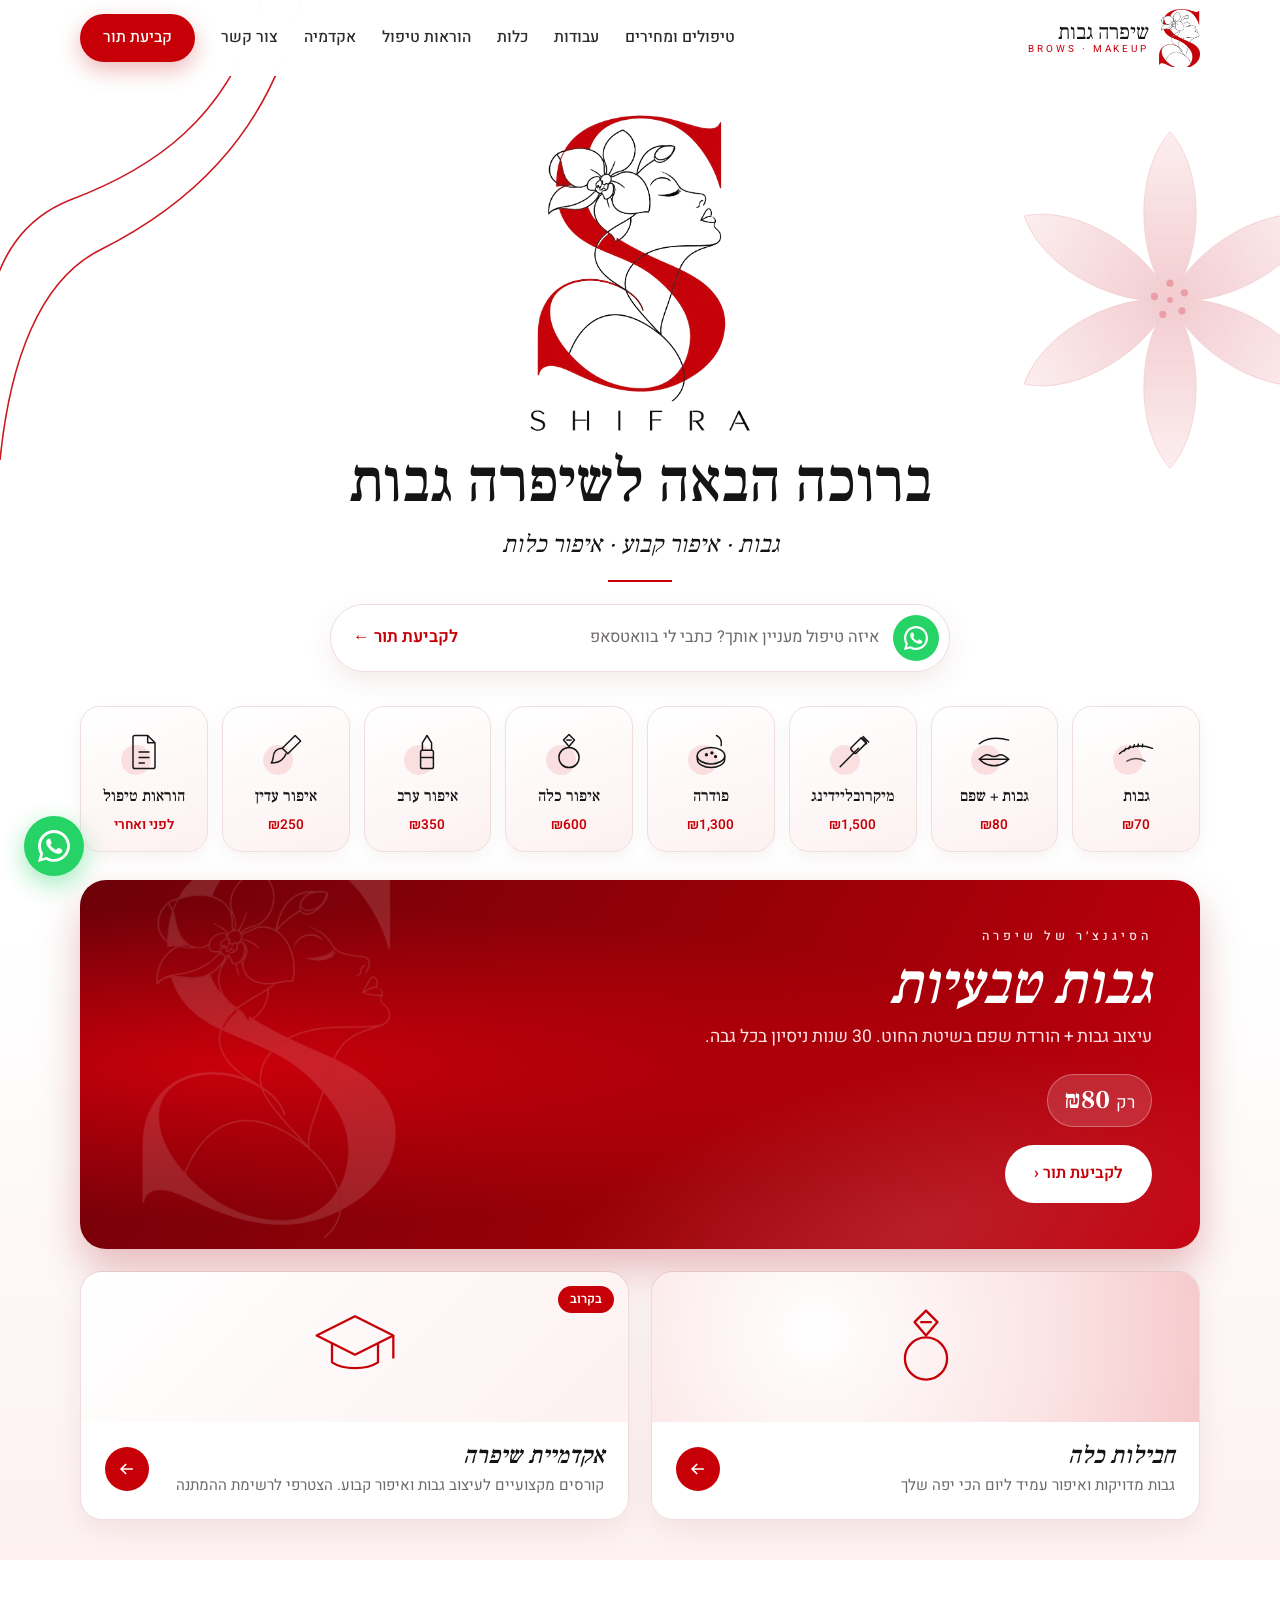
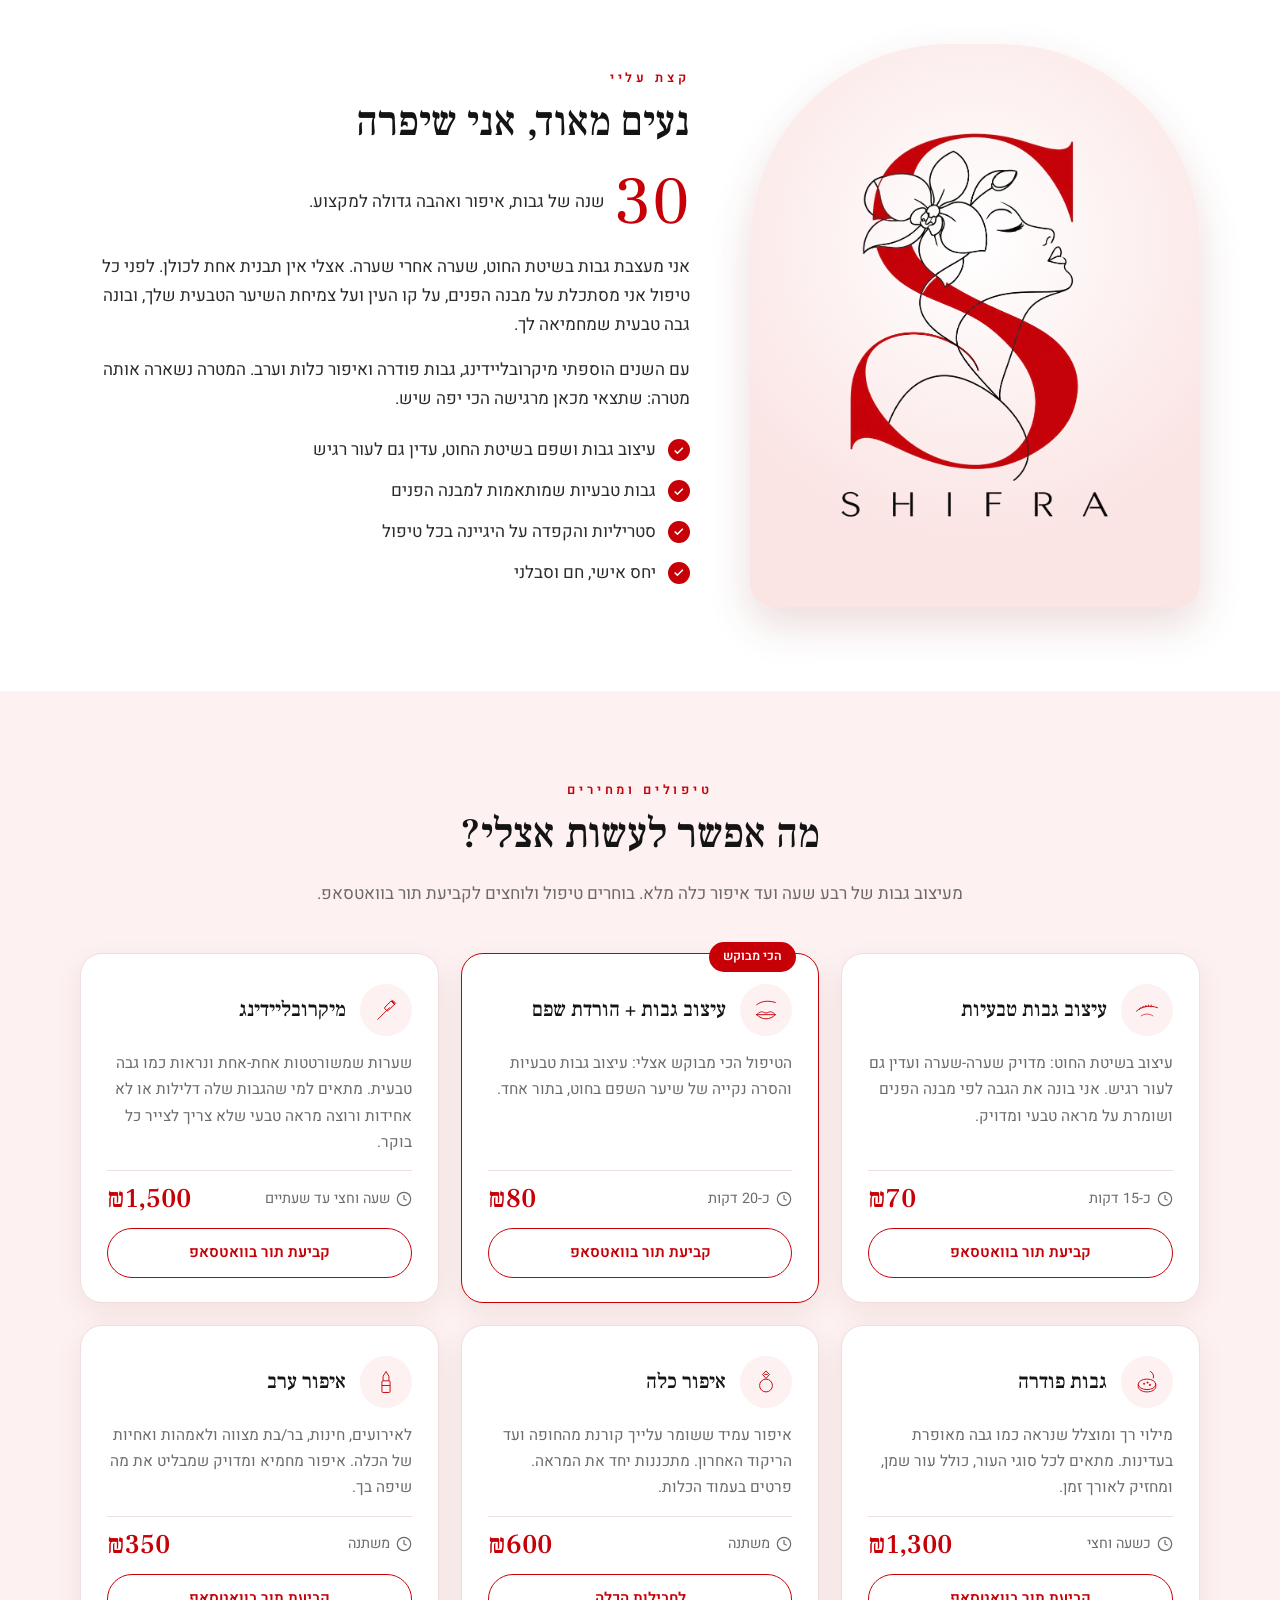
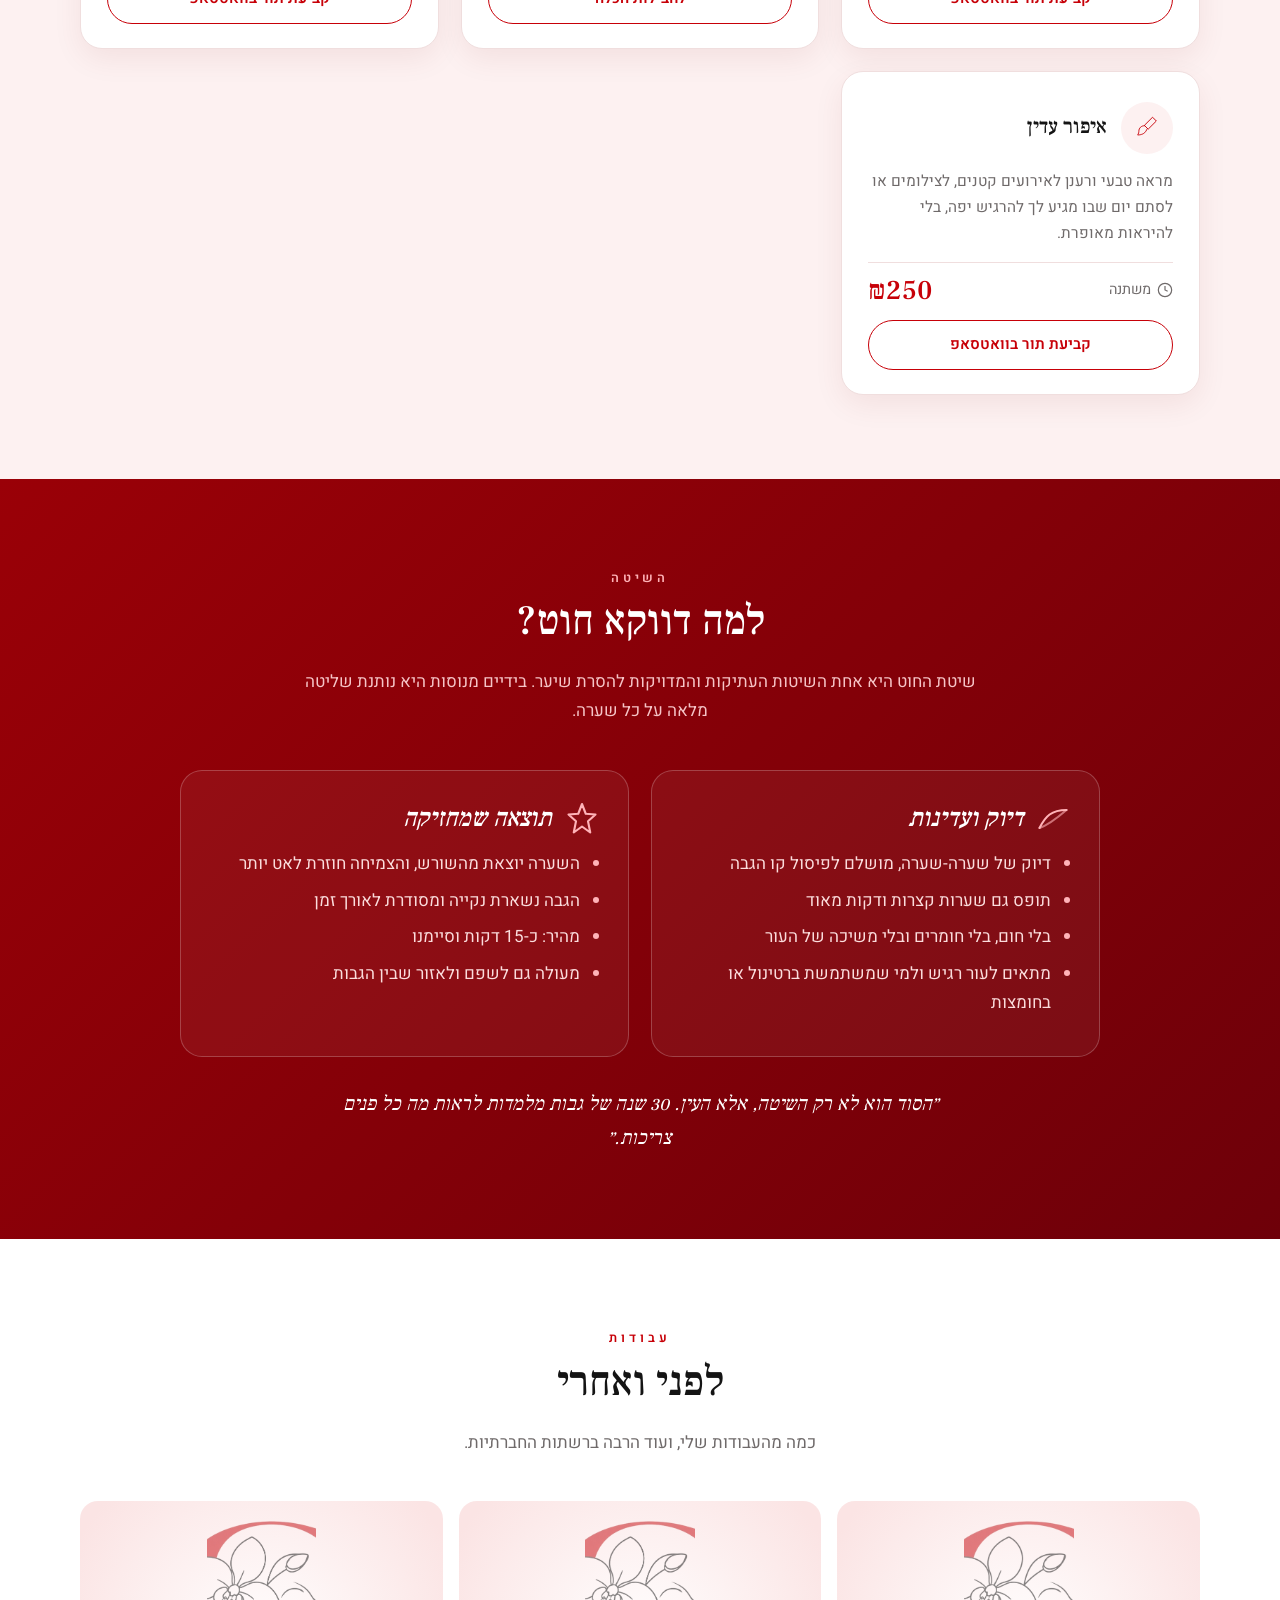
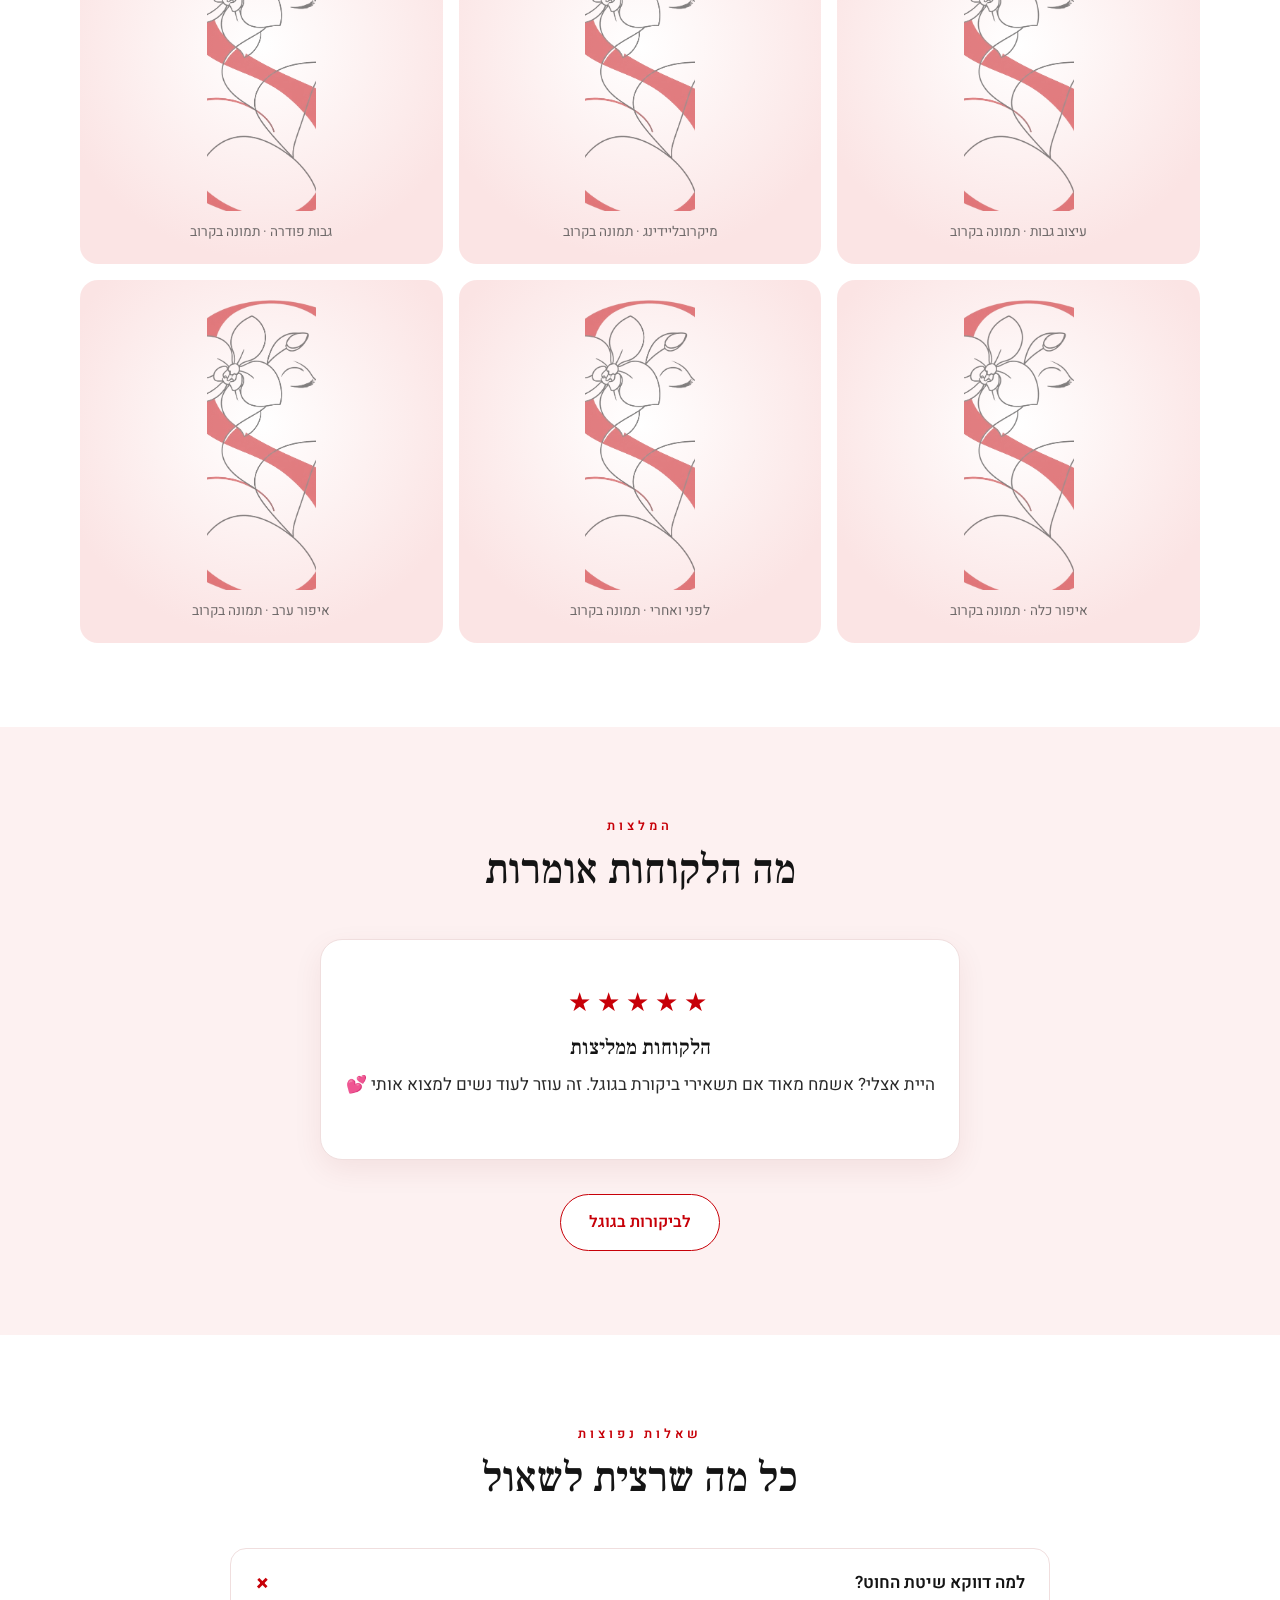
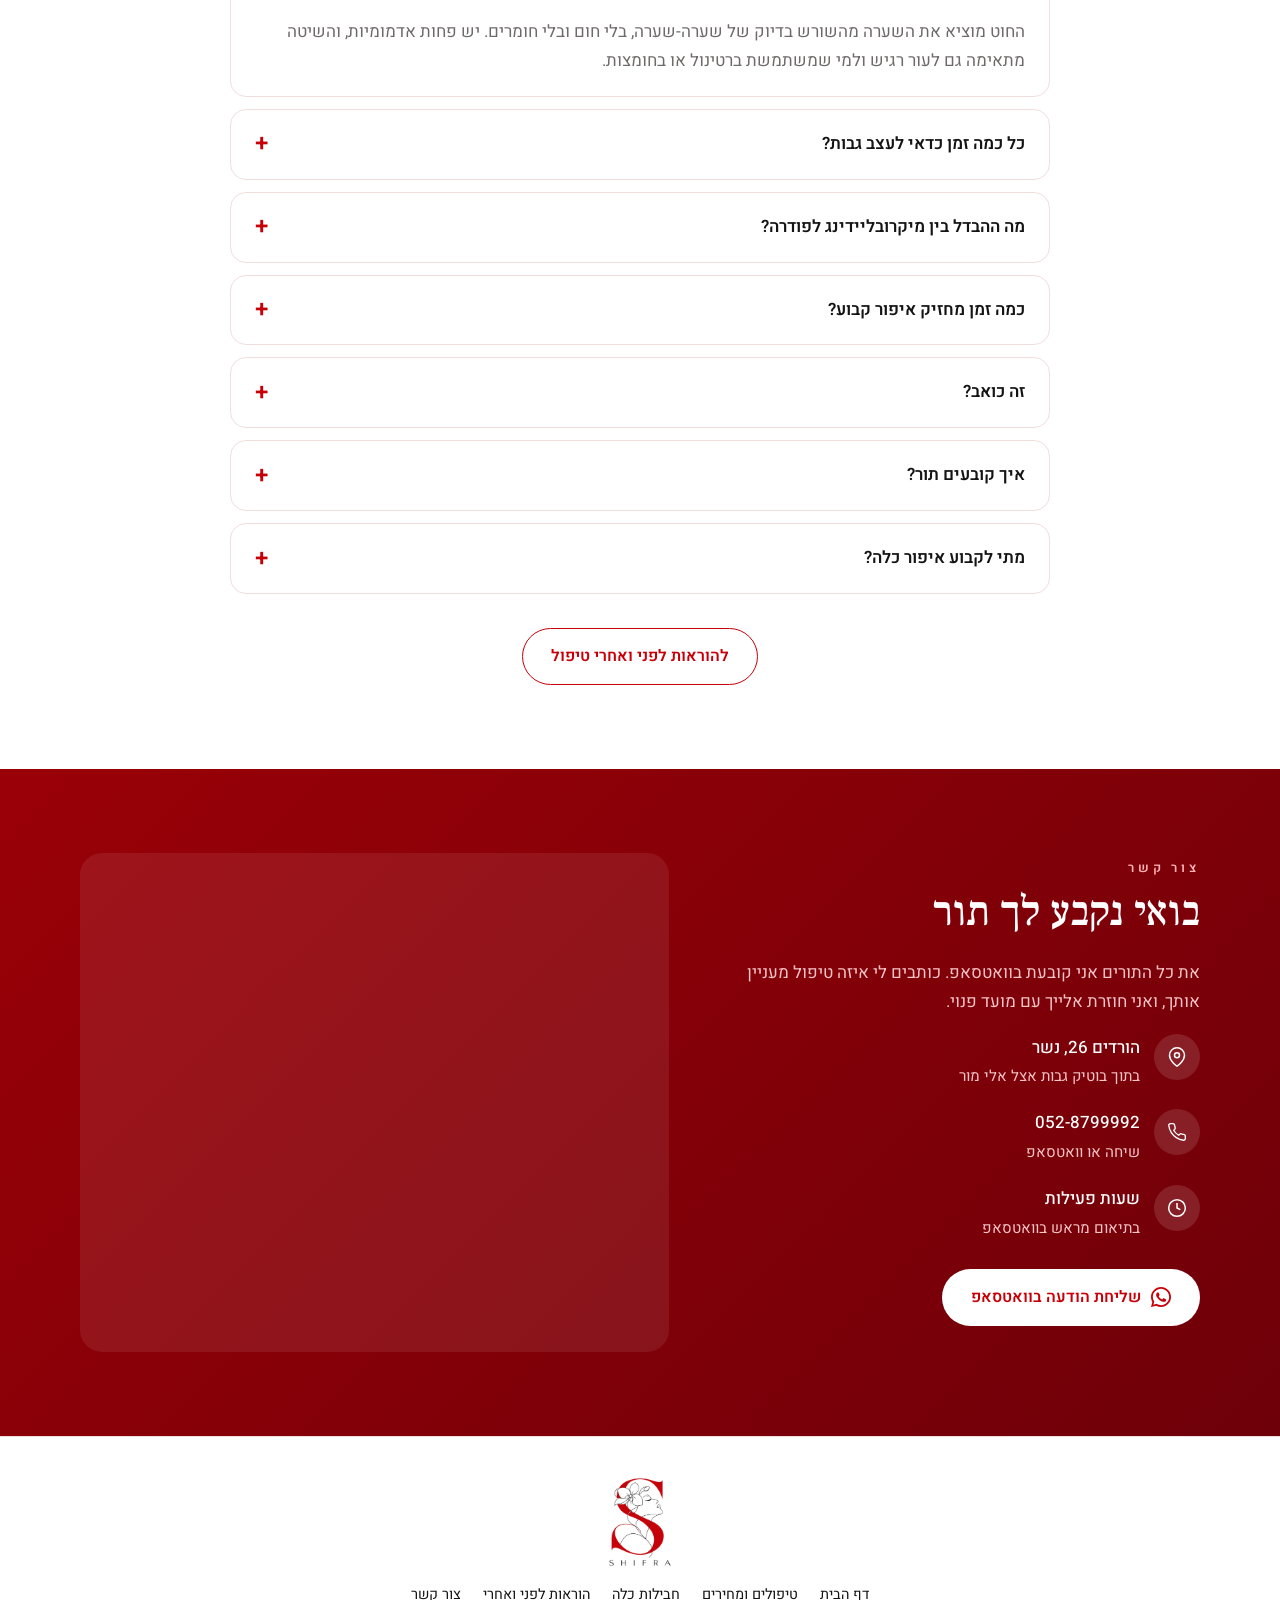
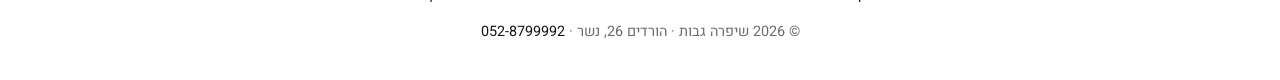
==== commit bda14732: "Remove wax references; threading only Co-Authored-By: Claude Opus 5.5 <noreply@anthropic.com> Claude" ====
--- a/index.html
+++ b/index.html
@@ -4,11 +4,11 @@
   <meta charset="utf-8">
   <meta name="viewport" content="width=device-width, initial-scale=1, viewport-fit=cover">
   <title>שיפרה גבות | עיצוב גבות, מיקרובליידינג, פודרה ואיפור כלות בנשר</title>
-  <meta name="description" content="שיפרה גבות – 30 שנות ניסיון. עיצוב גבות טבעיות בחוט ובשעווה, מיקרובליידינג, גבות פודרה, איפור כלה, איפור ערב ואיפור עדין. הורדים 26, נשר. קביעת תור בוואטסאפ 052-8799992.">
+  <meta name="description" content="שיפרה גבות – 30 שנות ניסיון. עיצוב גבות ושפם בשיטת החוט, מיקרובליידינג, גבות פודרה, איפור כלה, איפור ערב ואיפור עדין. הורדים 26, נשר. קביעת תור בוואטסאפ 052-8799992.">
   <meta name="theme-color" content="#ffffff">
   <meta property="og:type" content="website">
   <meta property="og:title" content="שיפרה גבות | עיצוב גבות ואיפור בנשר">
-  <meta property="og:description" content="30 שנות ניסיון בעיצוב גבות בחוט ובשעווה, מיקרובליידינג, פודרה ואיפור כלות.">
+  <meta property="og:description" content="30 שנות ניסיון בעיצוב גבות בשיטת החוט, מיקרובליידינג, פודרה ואיפור כלות.">
   <meta property="og:image" content="images/og-image.jpg">
   <meta property="og:locale" content="he_IL">
   <link rel="icon" href="images/favicon.png" type="image/png">
@@ -22,7 +22,7 @@
     "@context": "https://schema.org",
     "@type": "BeautySalon",
     "name": "שיפרה גבות",
-    "description": "עיצוב גבות בחוט ובשעווה, מיקרובליידינג, גבות פודרה, איפור כלה, איפור ערב ואיפור עדין",
+    "description": "עיצוב גבות ושפם בשיטת החוט, מיקרובליידינג, גבות פודרה, איפור כלה, איפור ערב ואיפור עדין",
     "telephone": "+972-52-879-9992",
     "image": "images/logo.png",
     "address": {
@@ -94,7 +94,7 @@
           <div class="banner__content">
             <div class="kicker">הסיגנצ׳ר של שיפרה</div>
             <h2>גבות טבעיות</h2>
-            <p>עיצוב גבות + הורדת שפם, בחוט או בשעווה. <span data-years>30</span> שנות ניסיון בכל גבה.</p>
+            <p>עיצוב גבות + הורדת שפם בשיטת החוט. <span data-years>30</span> שנות ניסיון בכל גבה.</p>
             <div class="banner__price">רק <b data-price="brows-lip">₪80</b></div><br>
             <a class="btn btn--white" data-wa="היי שיפרה, אשמח לקבוע תור לעיצוב גבות + שפם 😊" href="#">לקביעת תור ‹</a>
           </div>
@@ -134,10 +134,10 @@
           <span class="eyebrow">קצת עליי</span>
           <h2>נעים מאוד, אני שיפרה</h2>
           <p><span class="big-num"><span data-years>30</span></span>שנה של גבות, איפור ואהבה גדולה למקצוע.</p>
-          <p>אני מעצבת גבות בחוט ובשעווה, ומתאימה את השיטה לעור ולשיער של כל אחת. אצלי אין תבנית אחת לכולן. לפני כל טיפול אני מסתכלת על מבנה הפנים, על קו העין ועל צמיחת השיער הטבעית שלך, ובונה גבה טבעית שמחמיאה לך.</p>
+          <p>אני מעצבת גבות בשיטת החוט, שערה אחרי שערה. אצלי אין תבנית אחת לכולן. לפני כל טיפול אני מסתכלת על מבנה הפנים, על קו העין ועל צמיחת השיער הטבעית שלך, ובונה גבה טבעית שמחמיאה לך.</p>
           <p>עם השנים הוספתי מיקרובליידינג, גבות פודרה ואיפור כלות וערב. המטרה נשארה אותה מטרה: שתצאי מכאן מרגישה הכי יפה שיש.</p>
           <ul class="checks">
-            <li>עיצוב בחוט או בשעווה, לפי מה שמתאים לך</li>
+            <li>עיצוב גבות ושפם בשיטת החוט, עדין גם לעור רגיש</li>
             <li>גבות טבעיות שמותאמות למבנה הפנים</li>
             <li>סטריליות והקפדה על היגיינה בכל טיפול</li>
             <li>יחס אישי, חם וסבלני</li>
@@ -163,26 +163,26 @@
       <div class="container">
         <div class="section-head reveal">
           <span class="eyebrow">השיטה</span>
-          <h2>חוט או שעווה?</h2>
-          <p>אני עובדת עם שתי השיטות, ובוחרת איתך את מה שהכי מתאים לעור ולשיער שלך.</p>
+          <h2>למה דווקא חוט?</h2>
+          <p>שיטת החוט היא אחת השיטות העתיקות והמדויקות להסרת שיער. בידיים מנוסות היא נותנת שליטה מלאה על כל שערה.</p>
         </div>
         <div class="compare">
           <div class="compare__box reveal">
-            <h3><svg viewBox="0 0 24 24" fill="none" stroke="currentColor" stroke-width="1.4" stroke-linecap="round"><path d="M3 18c4-8 8-12 18-12"/><path d="M3 18c6-2 11-6 18-12" opacity=".6"/></svg>חוט</h3>
+            <h3><svg viewBox="0 0 24 24" fill="none" stroke="currentColor" stroke-width="1.4" stroke-linecap="round"><path d="M3 18c4-8 8-12 18-12"/><path d="M3 18c6-2 11-6 18-12" opacity=".6"/></svg>דיוק ועדינות</h3>
             <ul>
               <li>דיוק של שערה-שערה, מושלם לפיסול קו הגבה</li>
-              <li>בלי חום ובלי משיכה של העור</li>
+              <li>תופס גם שערות קצרות ודקות מאוד</li>
+              <li>בלי חום, בלי חומרים ובלי משיכה של העור</li>
               <li>מתאים לעור רגיש ולמי שמשתמשת ברטינול או בחומצות</li>
-              <li>תופס גם שערות קצרות מאוד</li>
             </ul>
           </div>
           <div class="compare__box reveal">
-            <h3><svg viewBox="0 0 24 24" fill="none" stroke="currentColor" stroke-width="1.4" stroke-linejoin="round"><path d="M12 3c3 4 6 7.5 6 11a6 6 0 0 1-12 0c0-3.5 3-7 6-11z"/></svg>שעווה</h3>
+            <h3><svg viewBox="0 0 24 24" fill="none" stroke="currentColor" stroke-width="1.4" stroke-linecap="round" stroke-linejoin="round"><path d="M12 2l2.5 6.5L21 9l-5 4.5L17.5 21 12 17l-5.5 4L8 13.5 3 9l6.5-.5z"/></svg>תוצאה שמחזיקה</h3>
             <ul>
-              <li>מהיר ויעיל לאזורים רחבים יותר</li>
-              <li>מנקה היטב שיער עדין ופלומה</li>
-              <li>תוצאה חלקה שנשמרת לאורך זמן</li>
-              <li>מצוין לשפם ולאזור שבין הגבות</li>
+              <li>השערה יוצאת מהשורש, והצמיחה חוזרת לאט יותר</li>
+              <li>הגבה נשארת נקייה ומסודרת לאורך זמן</li>
+              <li>מהיר: כ-15 דקות וסיימנו</li>
+              <li>מעולה גם לשפם ולאזור שבין הגבות</li>
             </ul>
           </div>
         </div>
--- a/css/style.css
+++ b/css/style.css
@@ -1,7 +1,7 @@
 /* ===== שיפרה גבות – עיצוב (לבן · אדום · שחור) ===== */
 :root {
-  --red: #e50112;
-  --red-deep: #a3000d;
+  --red: #c70008;
+  --red-deep: #9a0007;
   --red-dark: #6e0009;
   --blush: #fdf1f1;
   --blush-2: #fbe4e4;
@@ -55,8 +55,8 @@
   transition: transform .2s, box-shadow .2s, background .2s, color .2s;
 }
 .btn:hover { transform: translateY(-2px); }
-.btn--red { background: var(--red); color: #fff; box-shadow: 0 8px 22px rgba(229,1,18,.28); }
-.btn--red:hover { background: #c70010; }
+.btn--red { background: var(--red); color: #fff; box-shadow: 0 8px 22px rgba(199,0,8,.28); }
+.btn--red:hover { background: #a50007; }
 .btn--white { background: #fff; color: var(--red); }
 .btn--white:hover { box-shadow: 0 8px 22px rgba(0,0,0,.18); }
 .btn--outline { border-color: var(--red); color: var(--red); background: #fff; }
@@ -121,7 +121,7 @@
 /* ---------- Red banner ---------- */
 .banner {
   position: relative; overflow: hidden; border-radius: 26px; margin-top: 28px; text-align: right;
-  background: radial-gradient(ellipse at 15% 50%, #d5000f 0%, transparent 60%), linear-gradient(120deg, var(--red-dark), var(--red-deep) 55%, #c4000f);
+  background: radial-gradient(ellipse at 15% 50%, #c9000b 0%, transparent 60%), linear-gradient(120deg, var(--red-dark), var(--red-deep) 55%, #c4000f);
   color: #fff; padding: 46px 48px; min-height: 280px; display: flex; align-items: center;
   box-shadow: 0 20px 40px rgba(163,0,13,.25);
 }
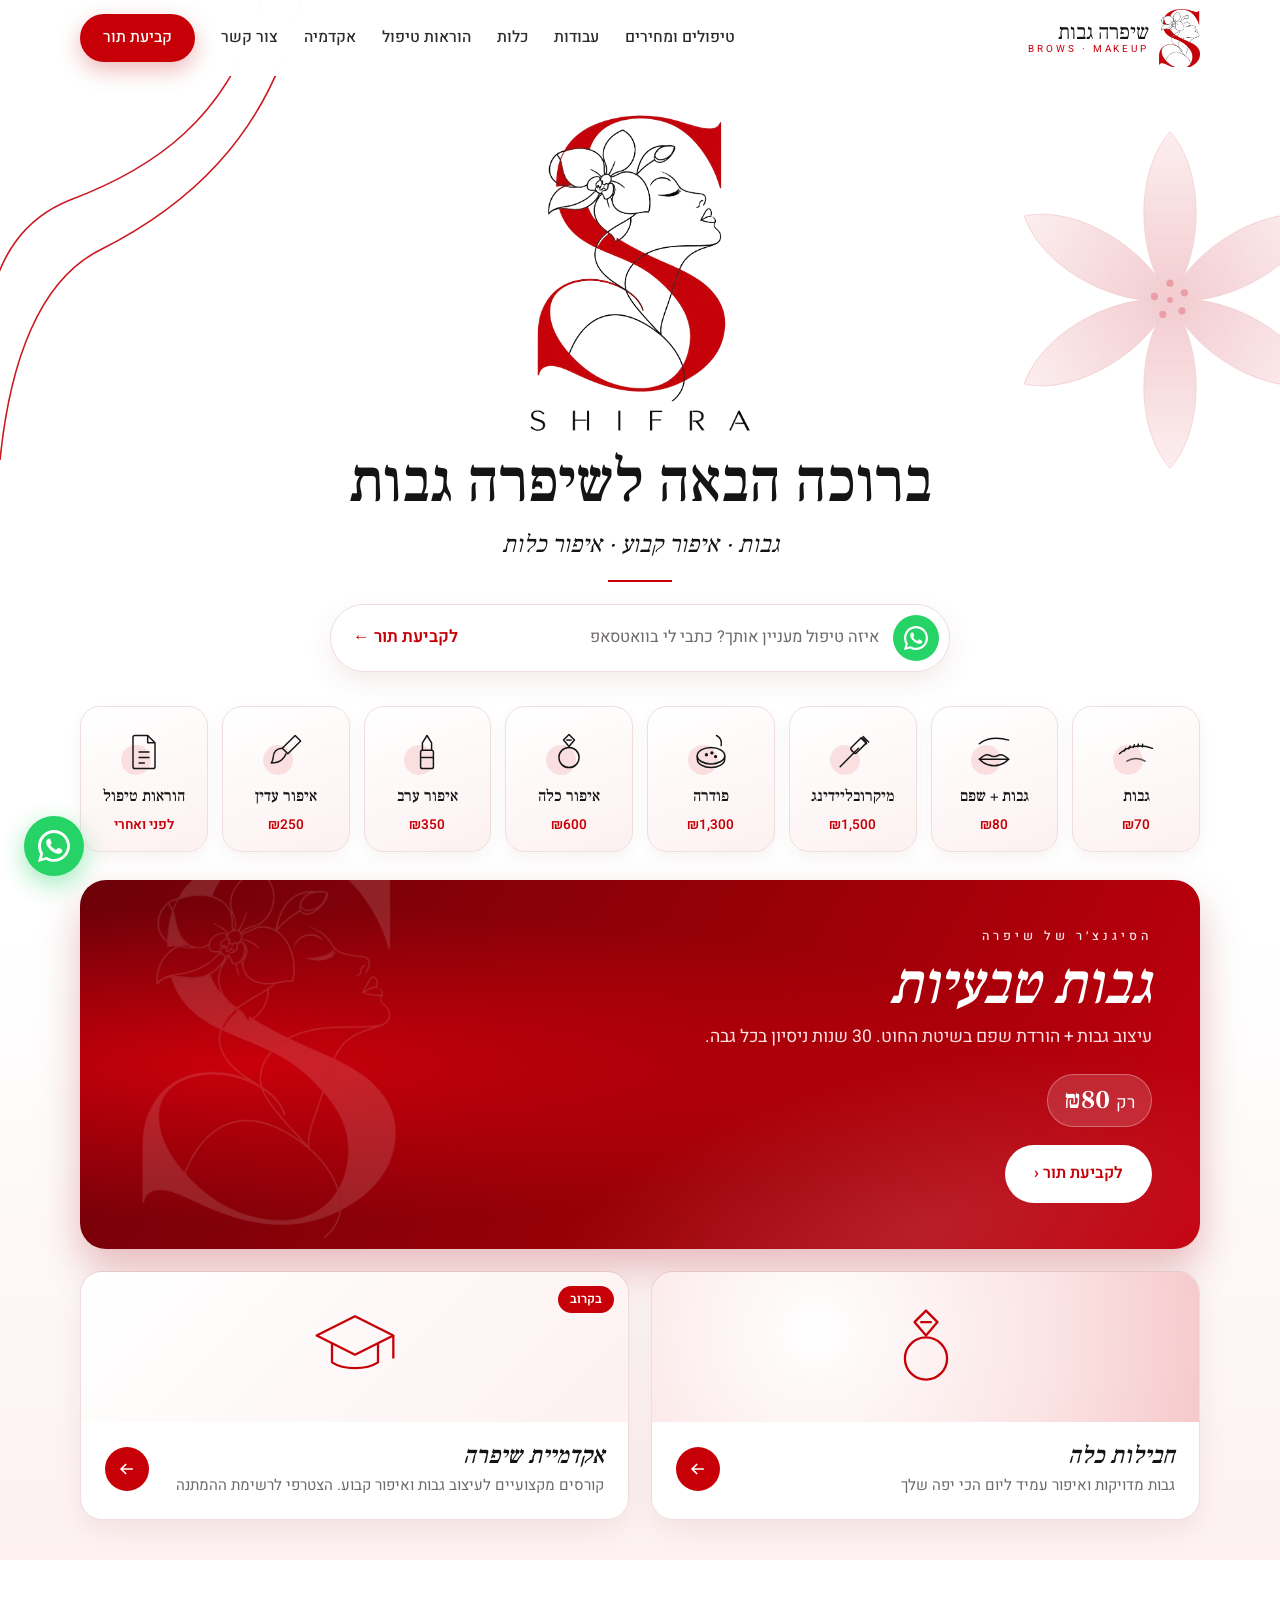
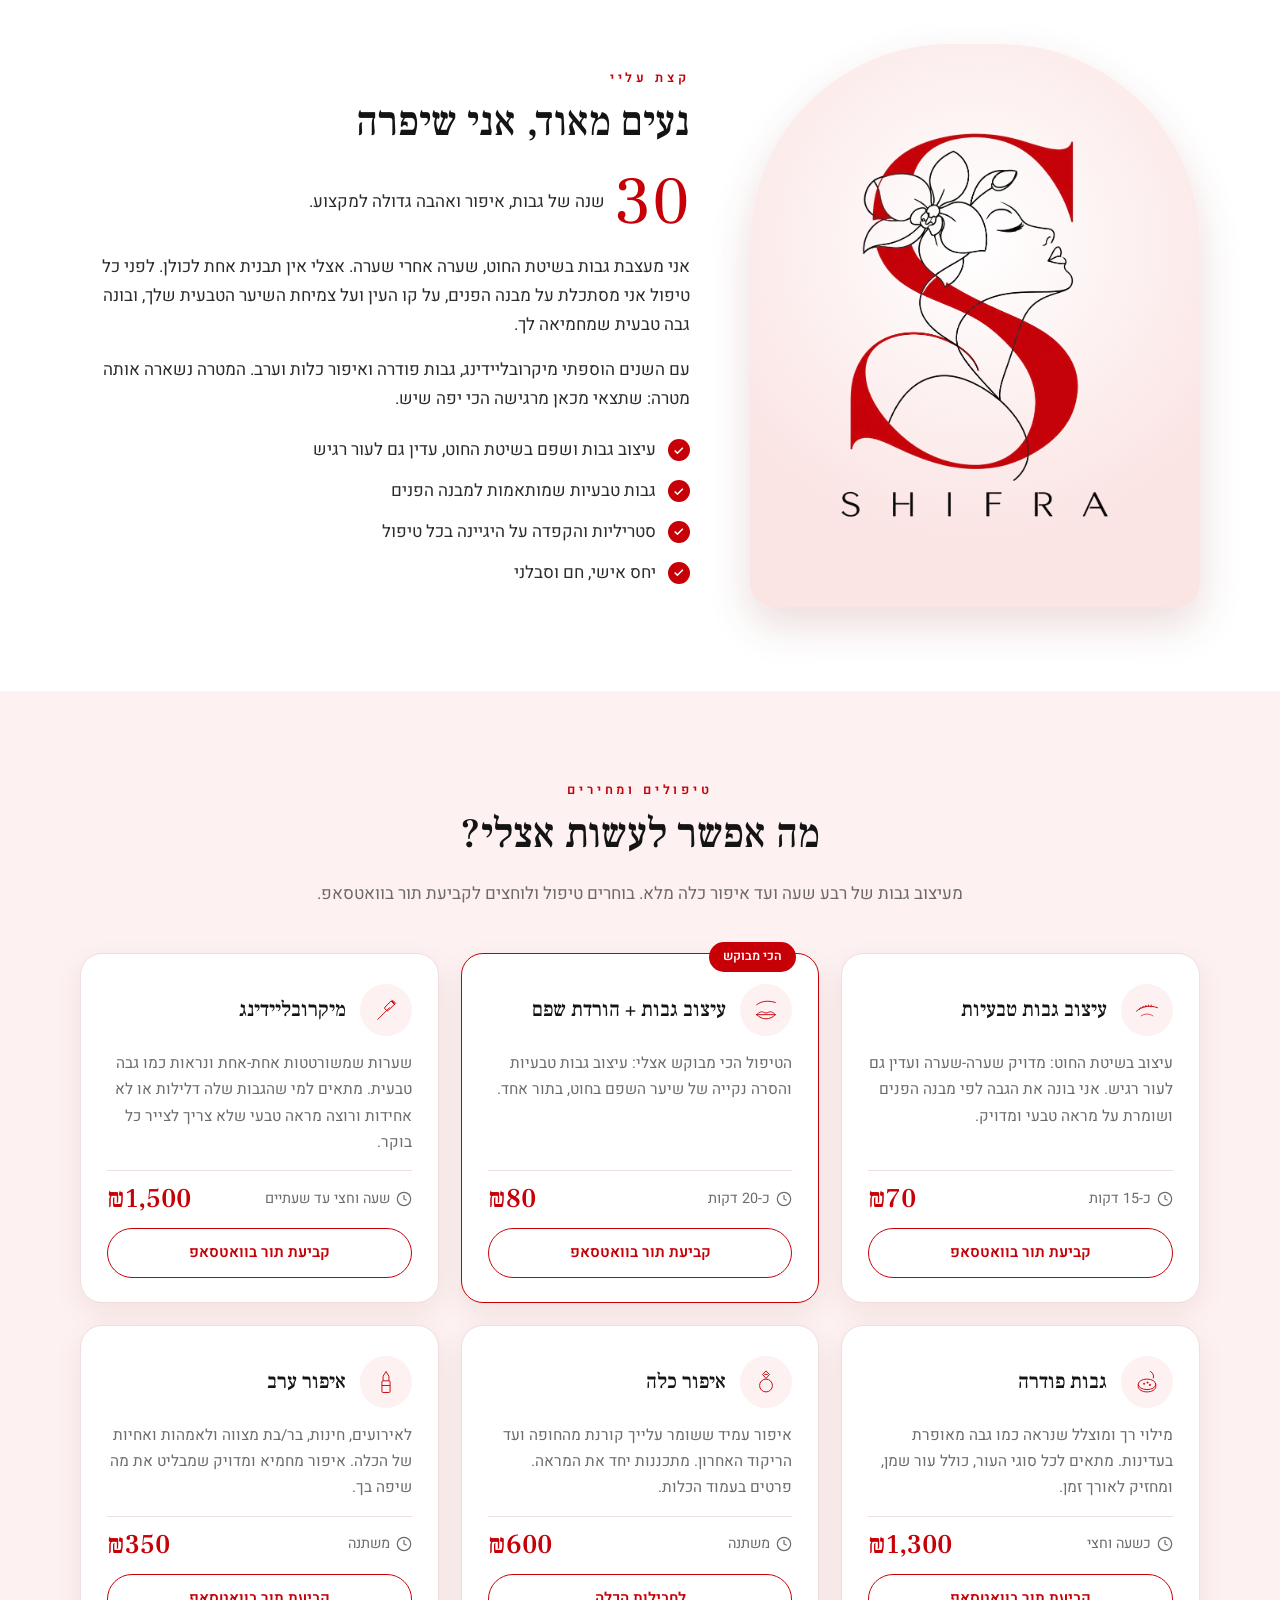
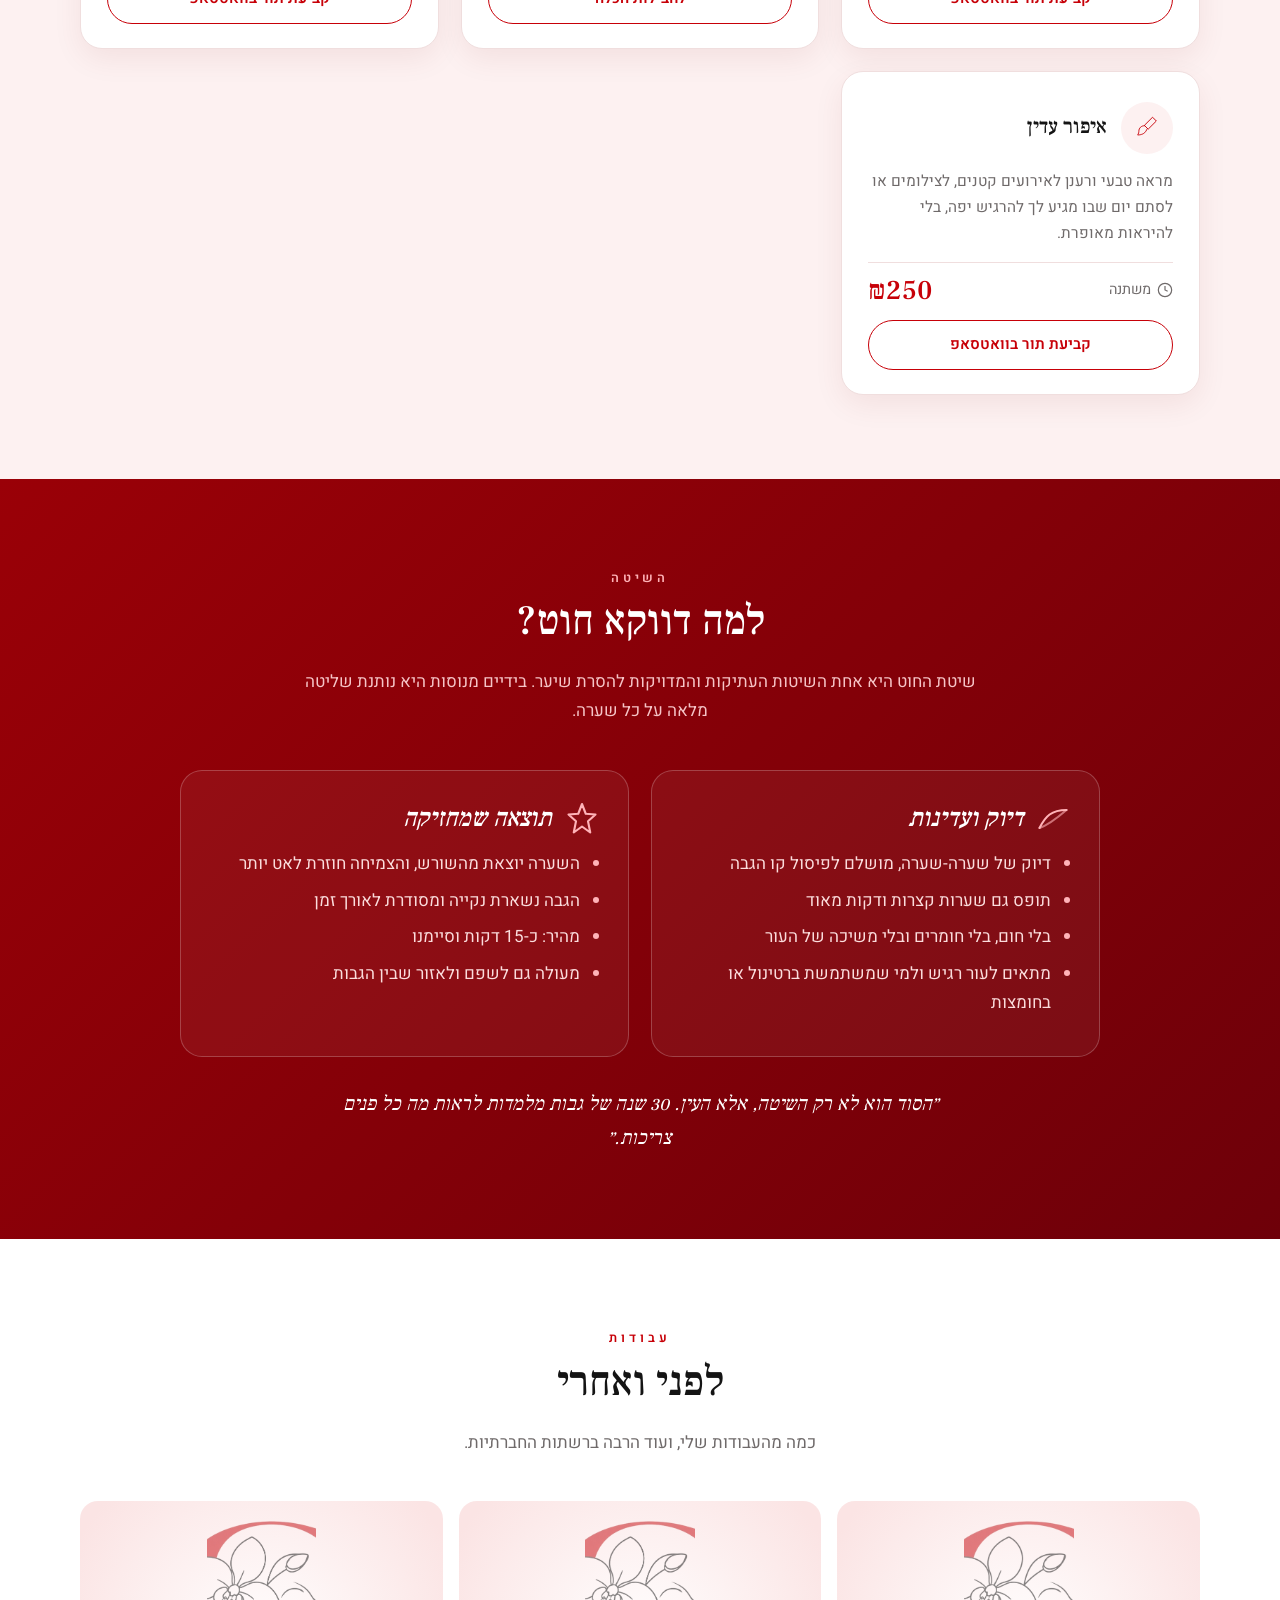
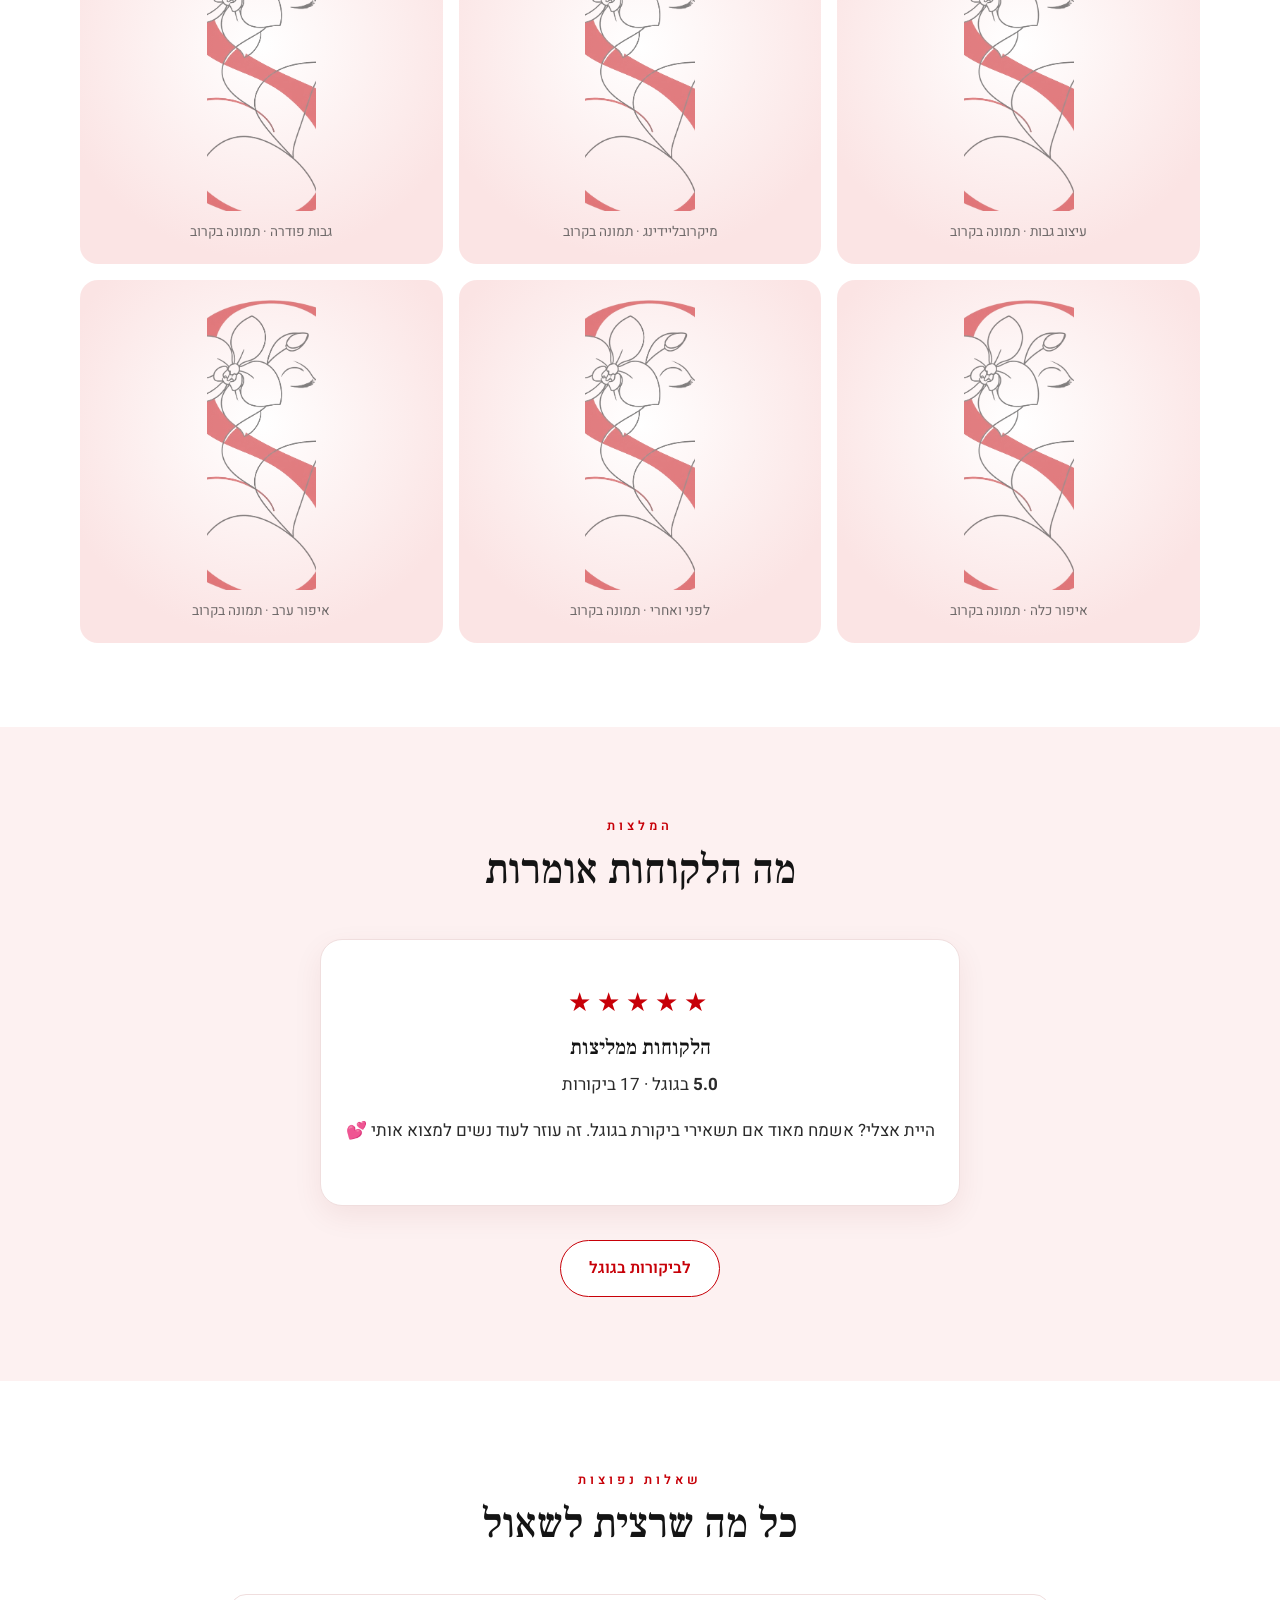
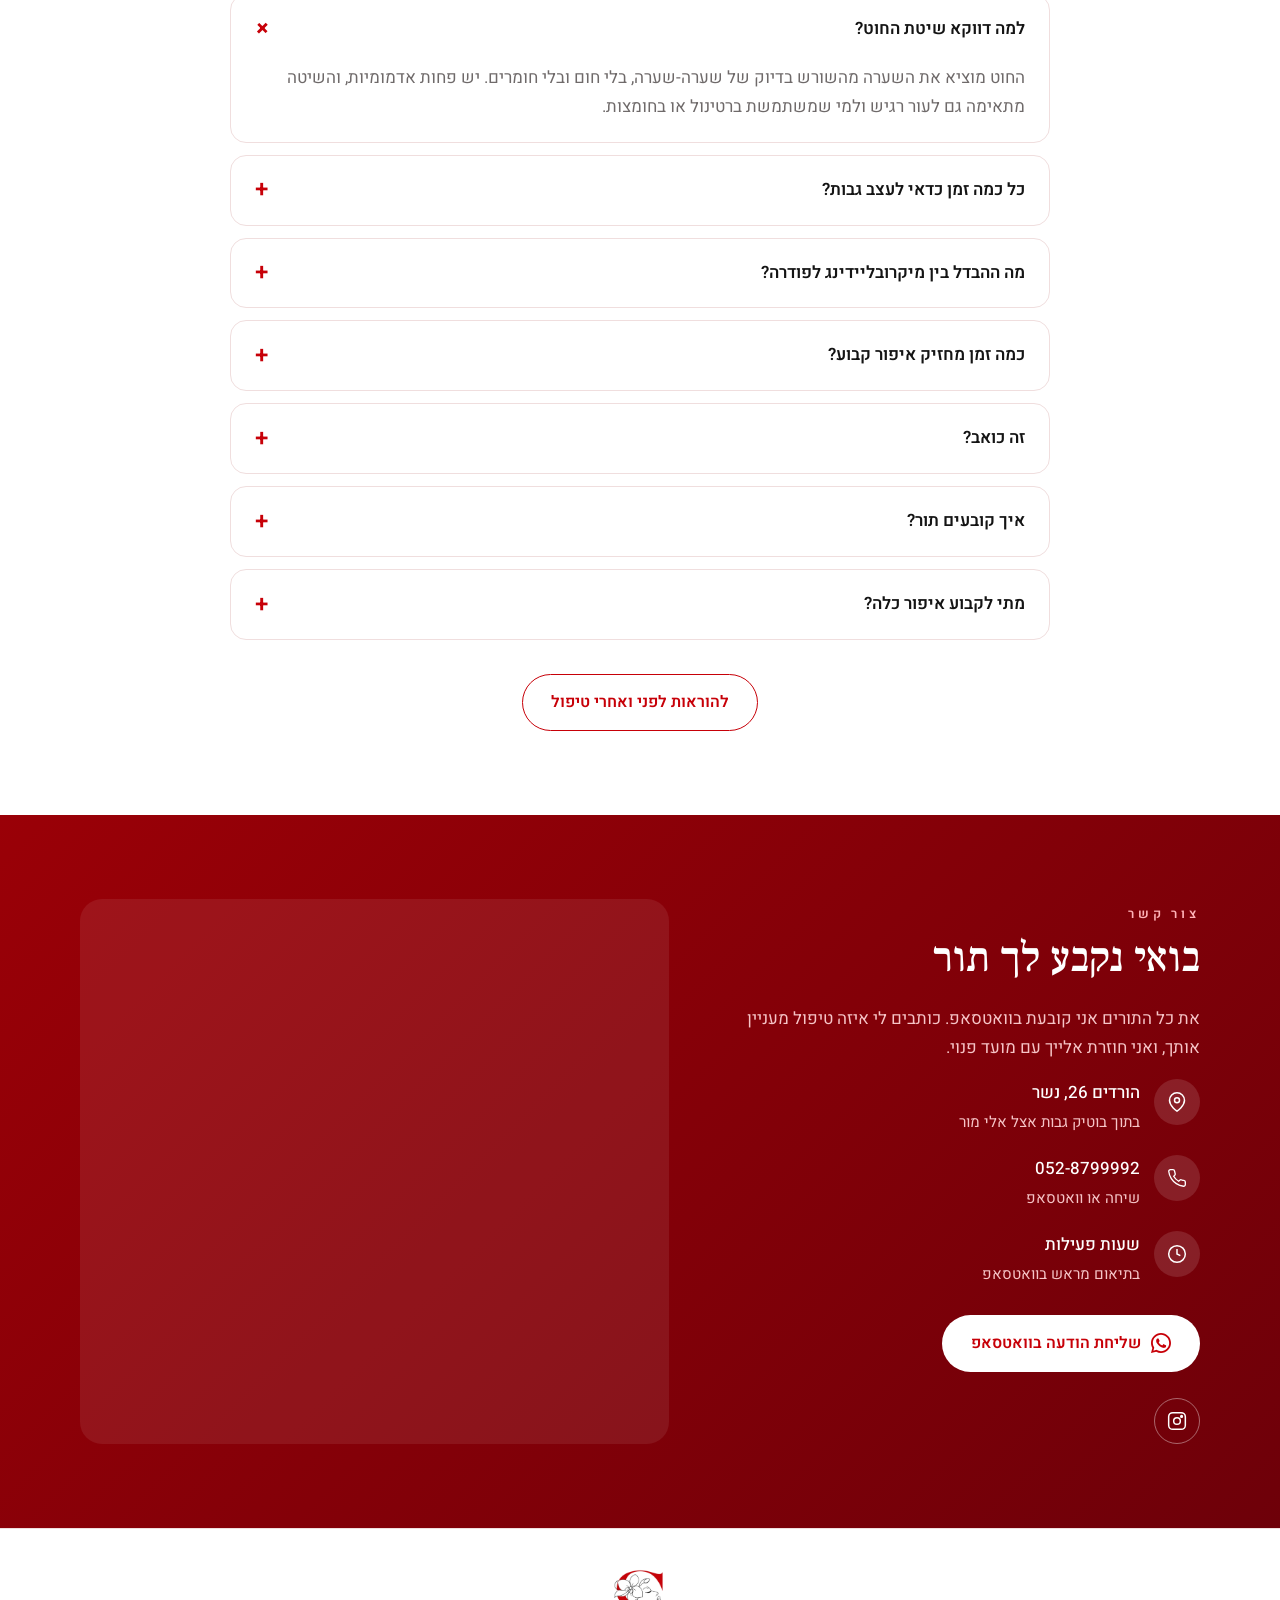
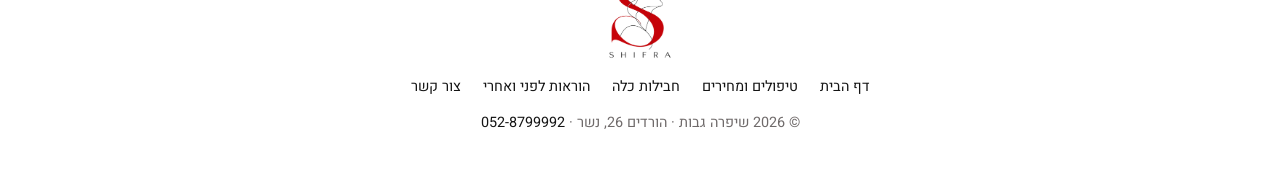
==== commit 4fe9152e: "Link Instagram and Google Maps listing, show Google rating Co-Authored-By: Claude Sonnet 5.5 <norepl" ====
--- a/index.html
+++ b/index.html
@@ -16,7 +16,7 @@
   <link rel="preconnect" href="https://fonts.googleapis.com">
   <link rel="preconnect" href="https://fonts.gstatic.com" crossorigin>
   <link href="https://fonts.googleapis.com/css2?family=Frank+Ruhl+Libre:wght@400;500;700&family=Heebo:wght@300;400;500;600;700&display=swap" rel="stylesheet">
-  <link rel="stylesheet" href="css/style.css">
+  <link rel="stylesheet" href="css/style.css?v=202611202115">
   <script type="application/ld+json">
   {
     "@context": "https://schema.org",
@@ -254,7 +254,7 @@
   <div class="lightbox" id="lightbox"><button aria-label="סגירה">×</button><img alt=""></div>
   <div id="site-footer"></div>
 
-  <script src="js/content.js"></script>
-  <script src="js/main.js"></script>
+  <script src="js/content.js?v=202611202115"></script>
+  <script src="js/main.js?v=202611202115"></script>
 </body>
 </html>
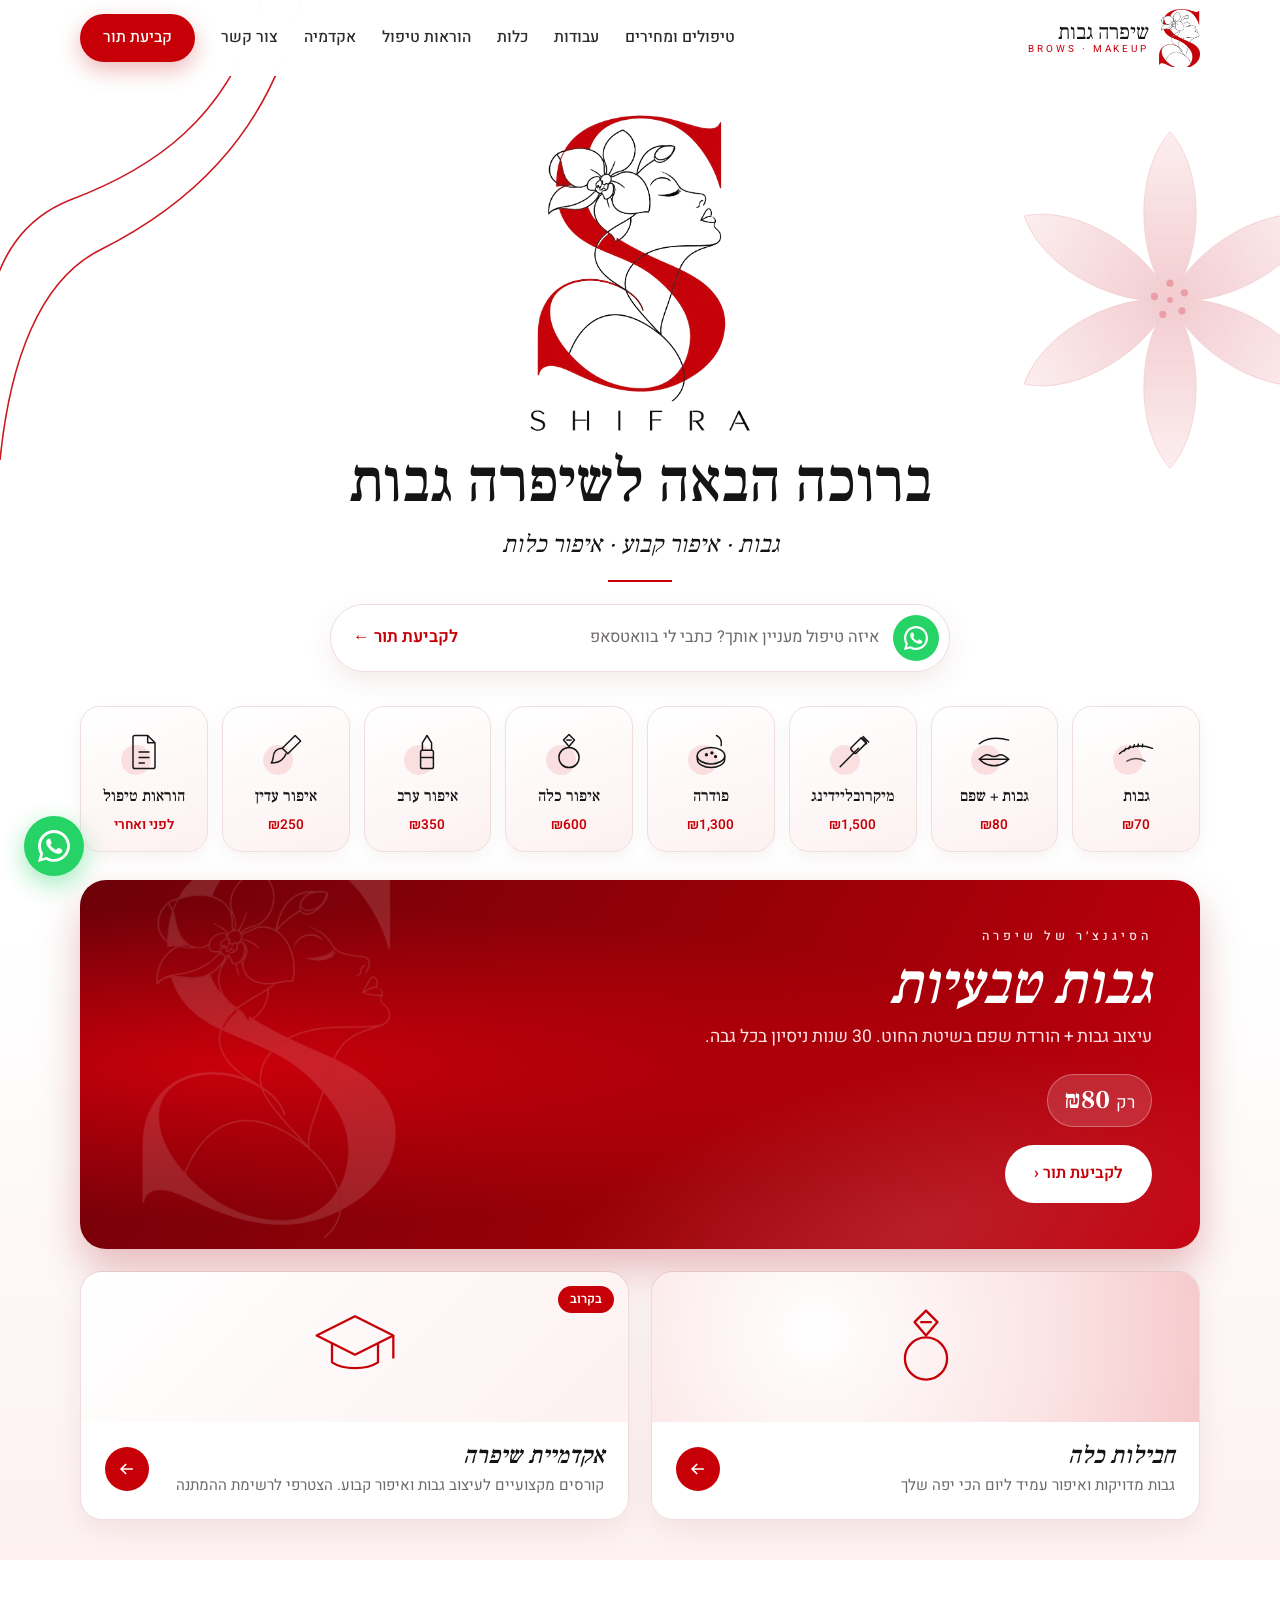
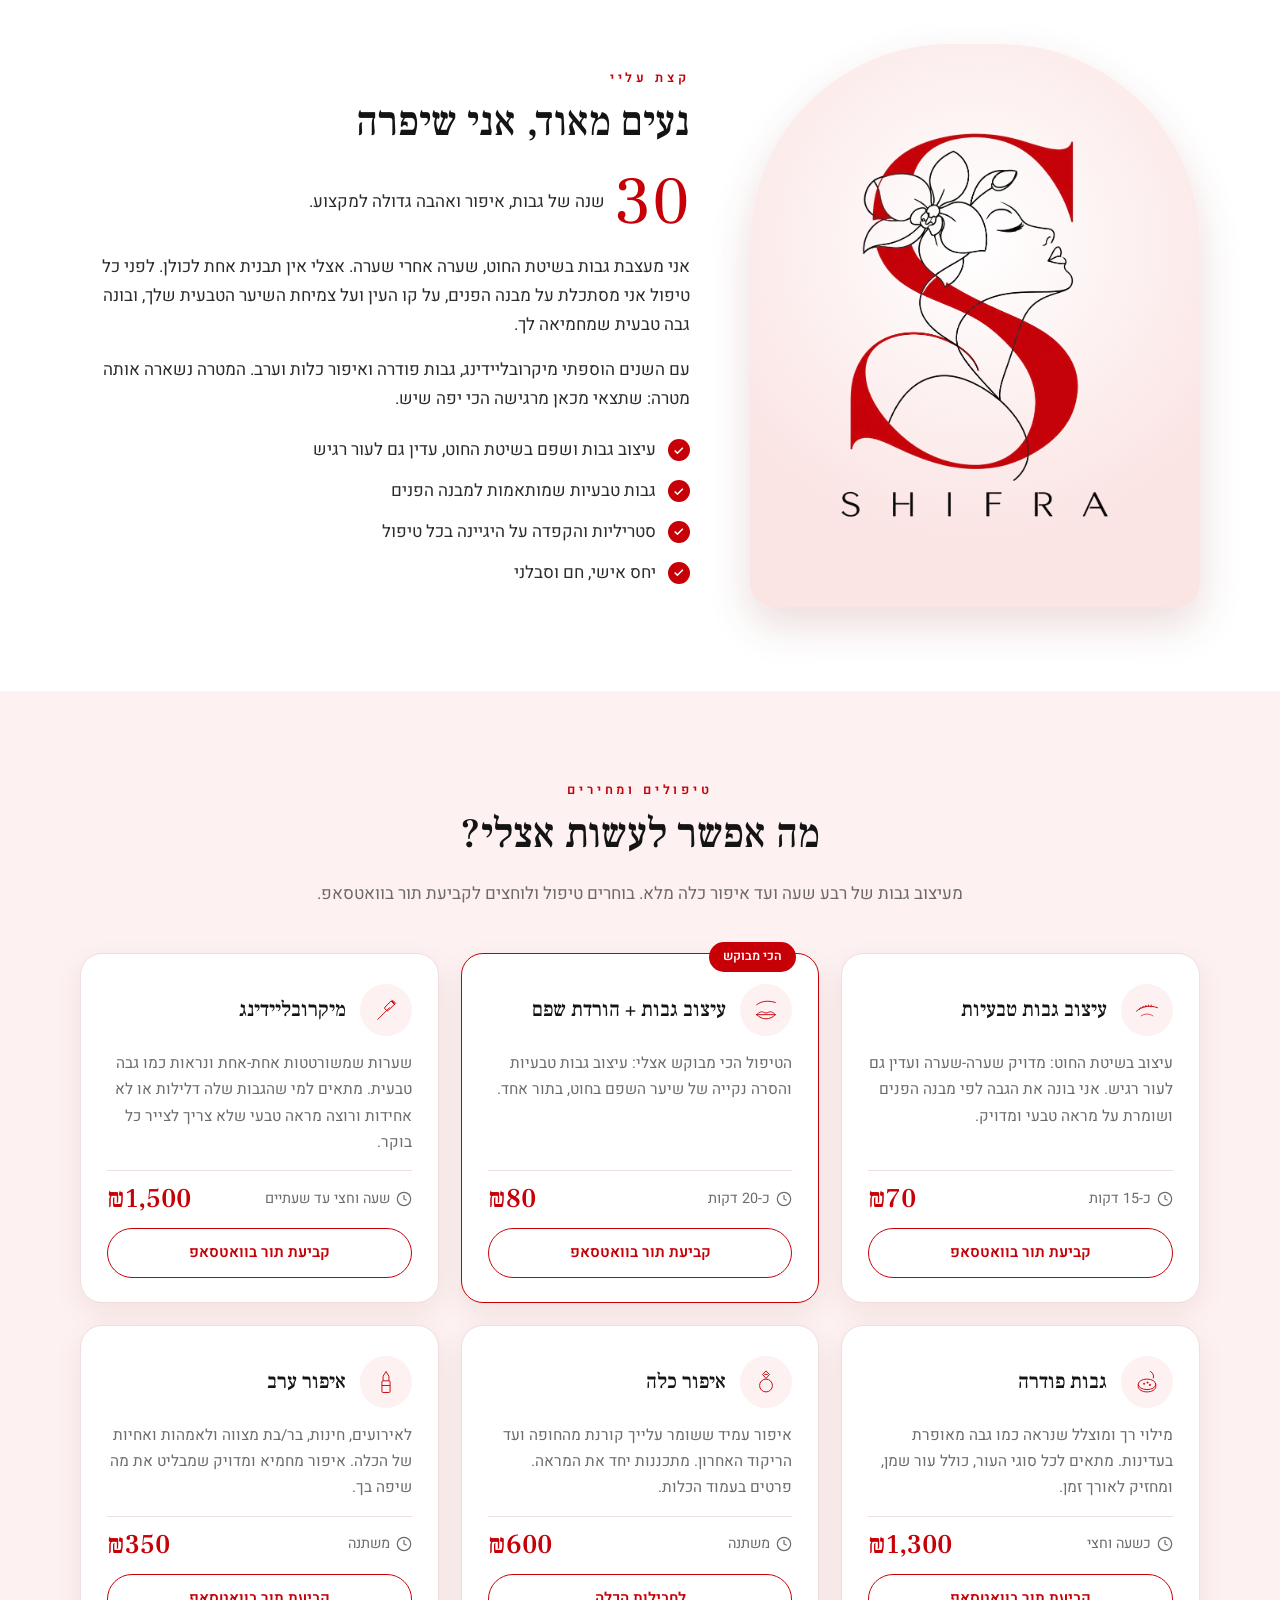
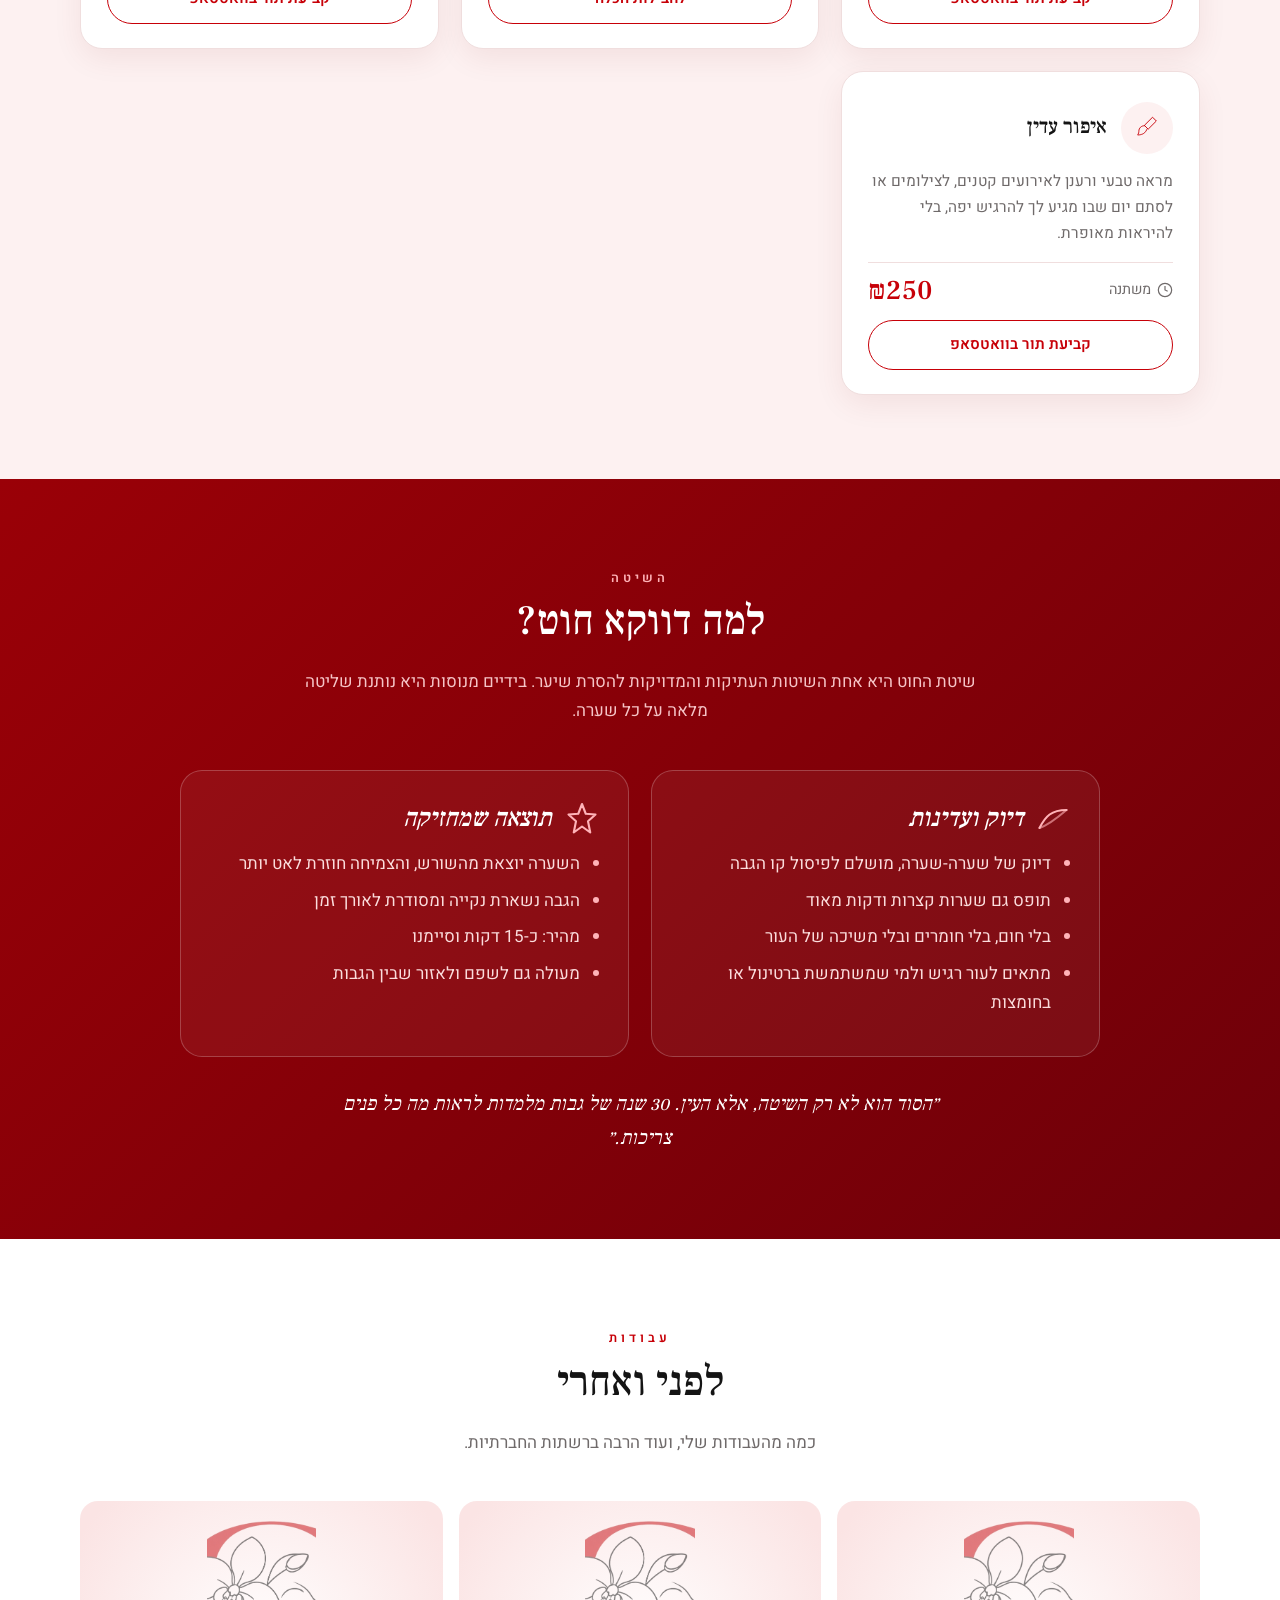
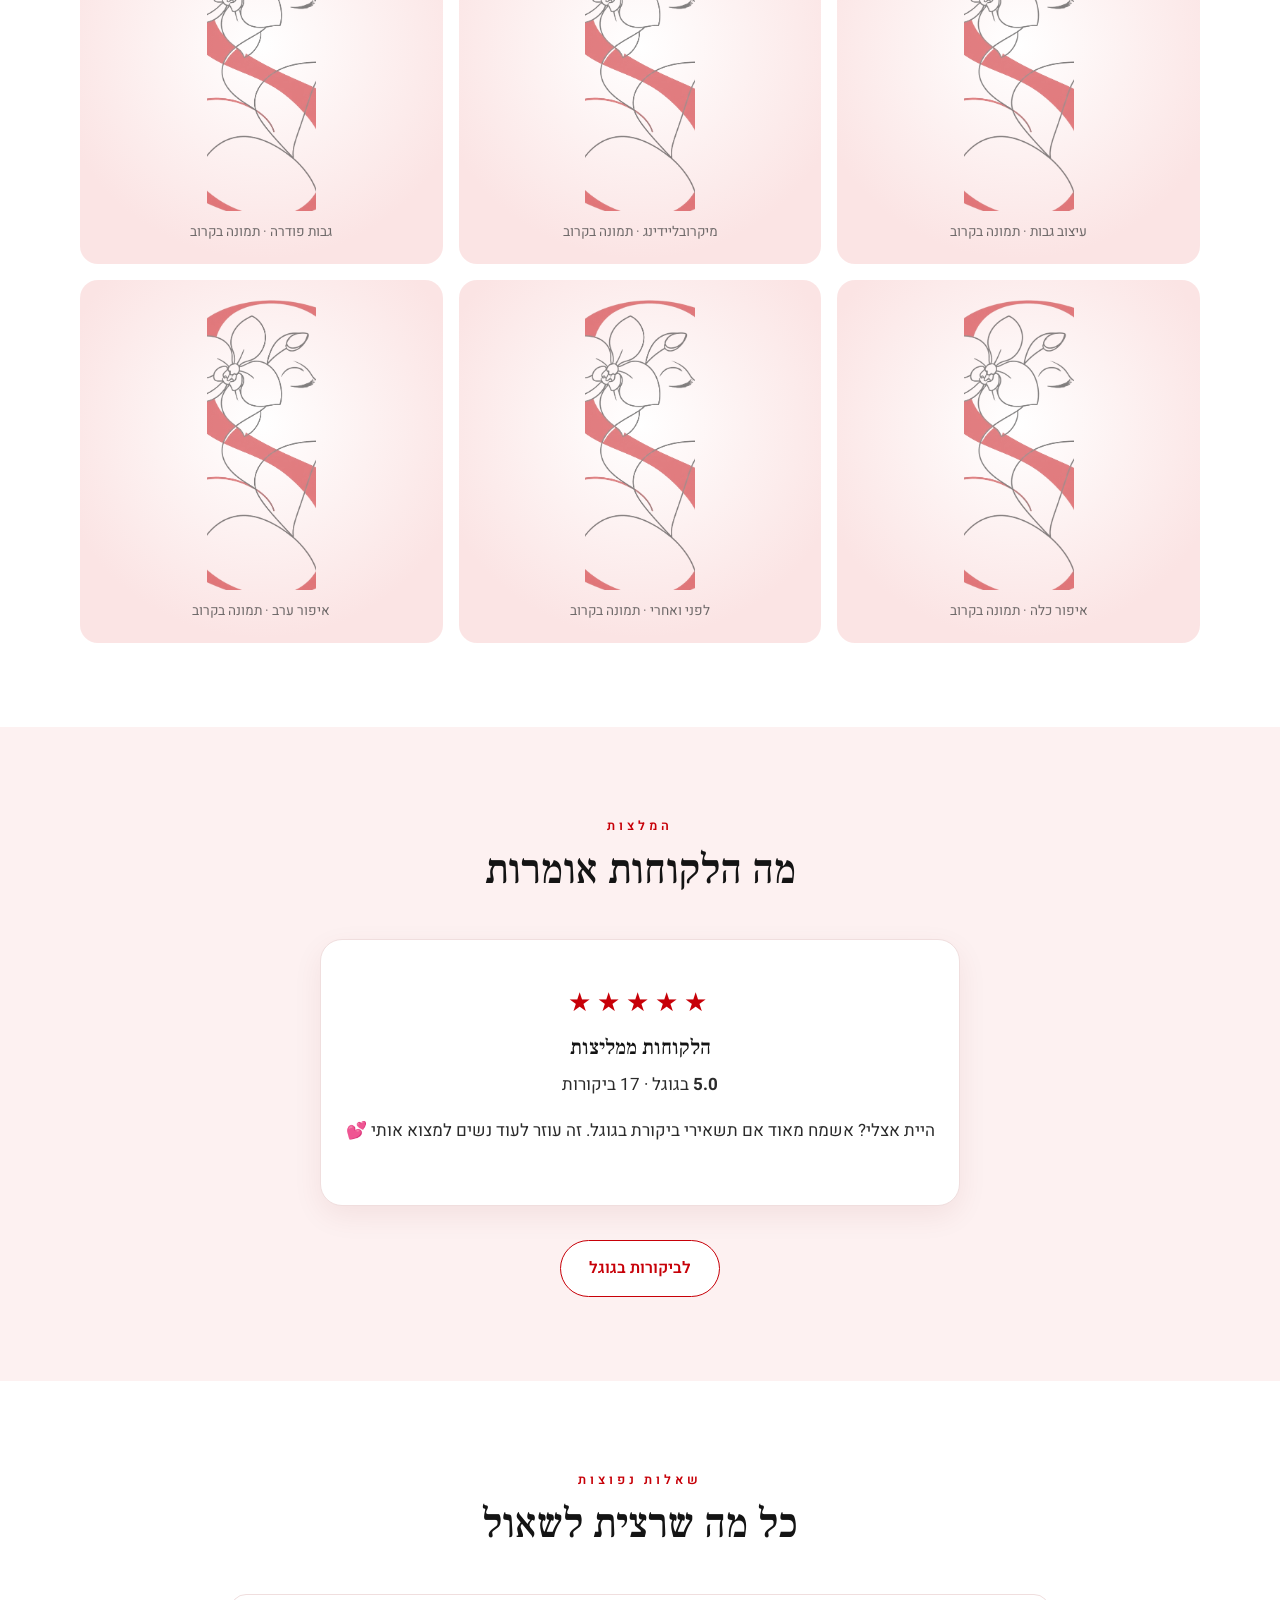
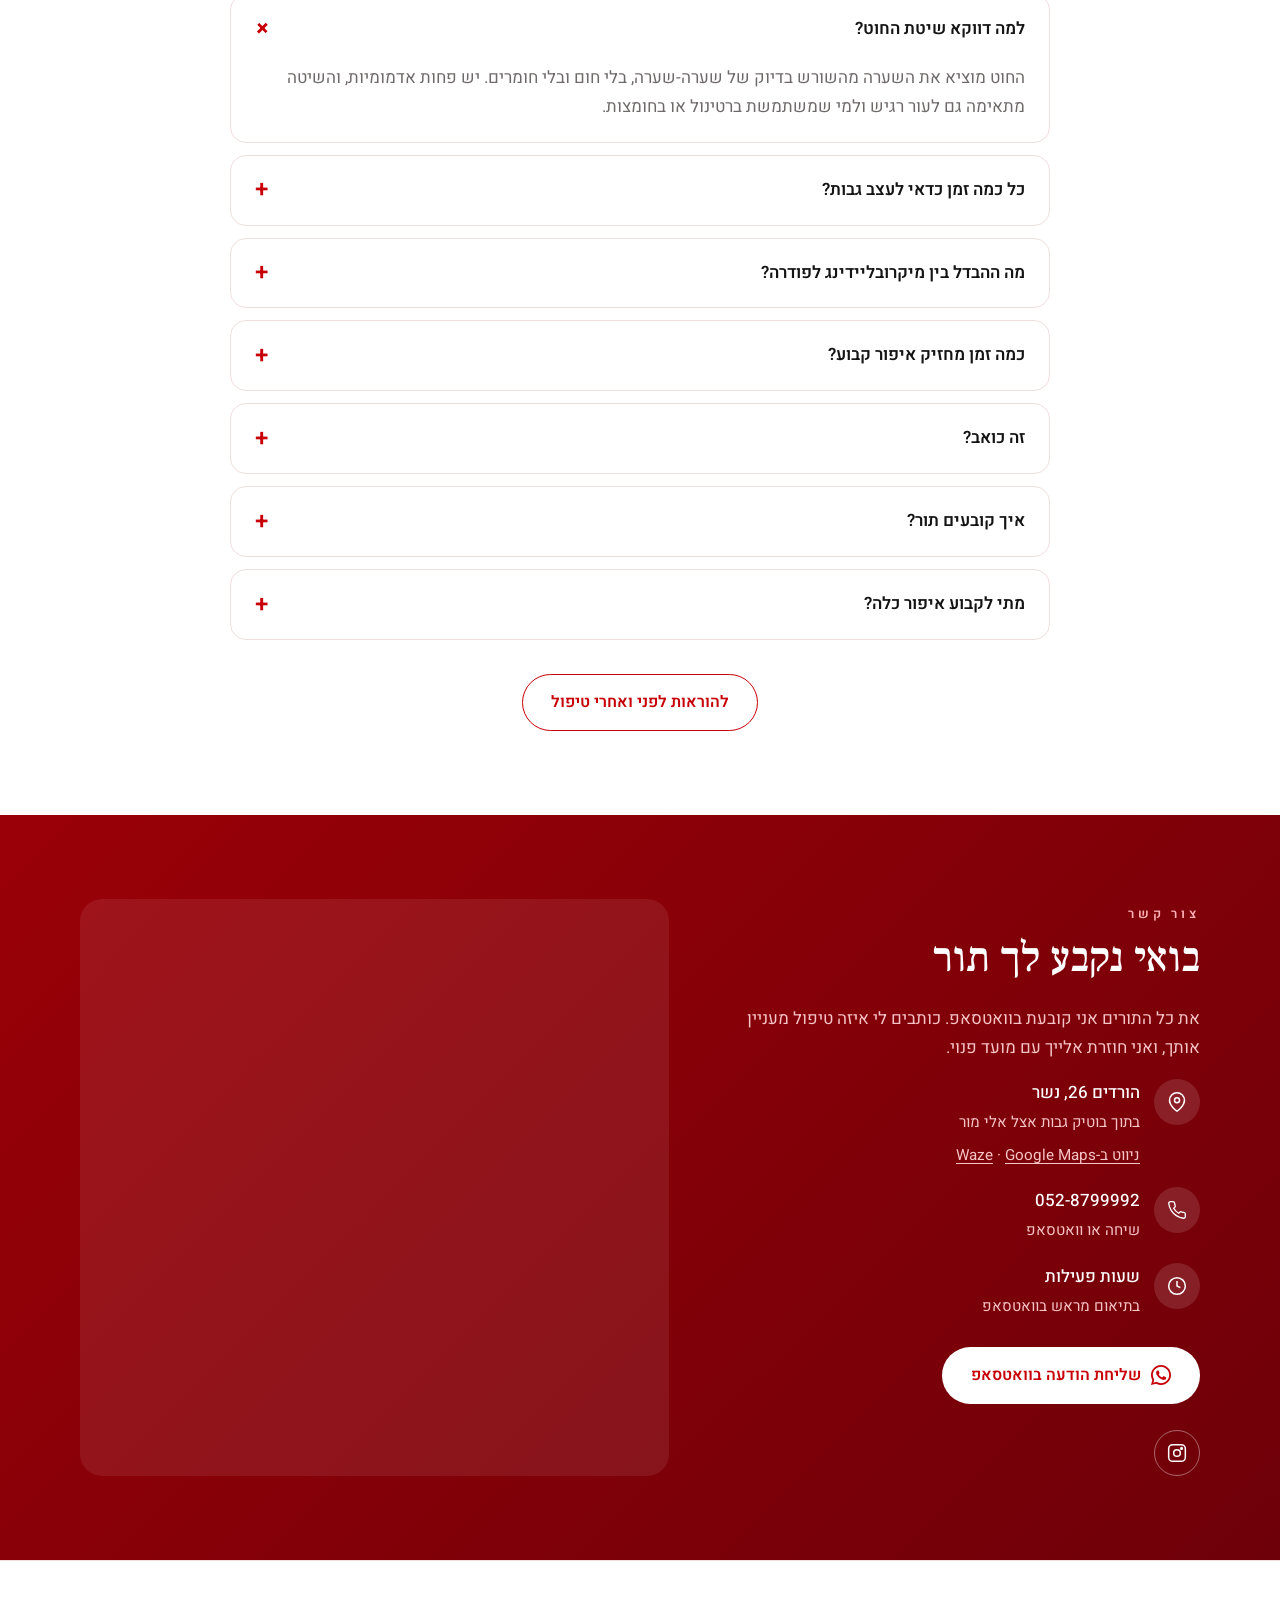
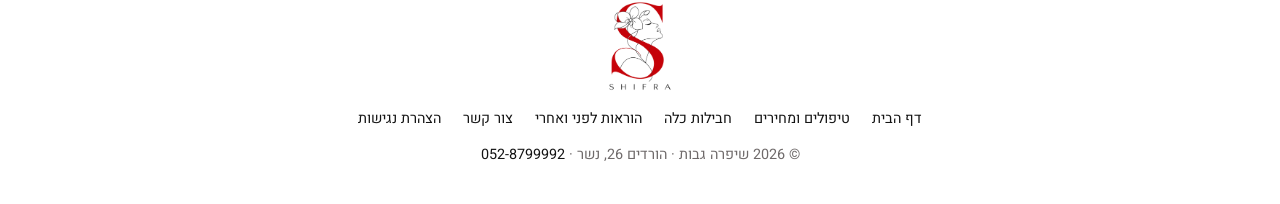
==== commit 06d400e2: "Add share tags, sitemap/robots, FAQ schema, accessibility statement and Waze link Co-Authored-By: Cl" ====
--- a/index.html
+++ b/index.html
@@ -9,14 +9,18 @@
   <meta property="og:type" content="website">
   <meta property="og:title" content="שיפרה גבות | עיצוב גבות ואיפור בנשר">
   <meta property="og:description" content="30 שנות ניסיון בעיצוב גבות בשיטת החוט, מיקרובליידינג, פודרה ואיפור כלות.">
-  <meta property="og:image" content="images/og-image.jpg">
+  <meta property="og:image" content="https://shifragabot-commits.github.io/images/og-image.jpg">
+  <meta property="og:url" content="https://shifragabot-commits.github.io/">
+  <meta property="og:site_name" content="שיפרה גבות">
+  <meta name="twitter:card" content="summary_large_image">
+  <link rel="canonical" href="https://shifragabot-commits.github.io/">
   <meta property="og:locale" content="he_IL">
   <link rel="icon" href="images/favicon.png" type="image/png">
   <link rel="apple-touch-icon" href="images/favicon.png">
   <link rel="preconnect" href="https://fonts.googleapis.com">
   <link rel="preconnect" href="https://fonts.gstatic.com" crossorigin>
   <link href="https://fonts.googleapis.com/css2?family=Frank+Ruhl+Libre:wght@400;500;700&family=Heebo:wght@300;400;500;600;700&display=swap" rel="stylesheet">
-  <link rel="stylesheet" href="css/style.css?v=202611202115">
+  <link rel="stylesheet" href="css/style.css?v=202611210830">
   <script type="application/ld+json">
   {
     "@context": "https://schema.org",
@@ -24,7 +28,10 @@
     "name": "שיפרה גבות",
     "description": "עיצוב גבות ושפם בשיטת החוט, מיקרובליידינג, גבות פודרה, איפור כלה, איפור ערב ואיפור עדין",
     "telephone": "+972-52-879-9992",
-    "image": "images/logo.png",
+    "image": "https://shifragabot-commits.github.io/images/og-image.jpg",
+    "logo": "https://shifragabot-commits.github.io/images/logo.png",
+    "url": "https://shifragabot-commits.github.io/",
+    "sameAs": ["https://www.instagram.com/shifra.gabot"],
     "address": {
       "@type": "PostalAddress",
       "streetAddress": "הורדים 26",
@@ -254,7 +261,7 @@
   <div class="lightbox" id="lightbox"><button aria-label="סגירה">×</button><img alt=""></div>
   <div id="site-footer"></div>
 
-  <script src="js/content.js?v=202611202115"></script>
-  <script src="js/main.js?v=202611202115"></script>
+  <script src="js/content.js?v=202611210830"></script>
+  <script src="js/main.js?v=202611210830"></script>
 </body>
 </html>
--- a/css/style.css
+++ b/css/style.css
@@ -375,3 +375,7 @@
   .banner__art { left: -12%; height: 105%; }
   .days { grid-template-columns: 1fr; }
 }
+
+/* navigation links under the address */
+.navlinks { display: block; margin-top: 6px; }
+.navlinks a { text-decoration: underline; text-underline-offset: 3px; }
